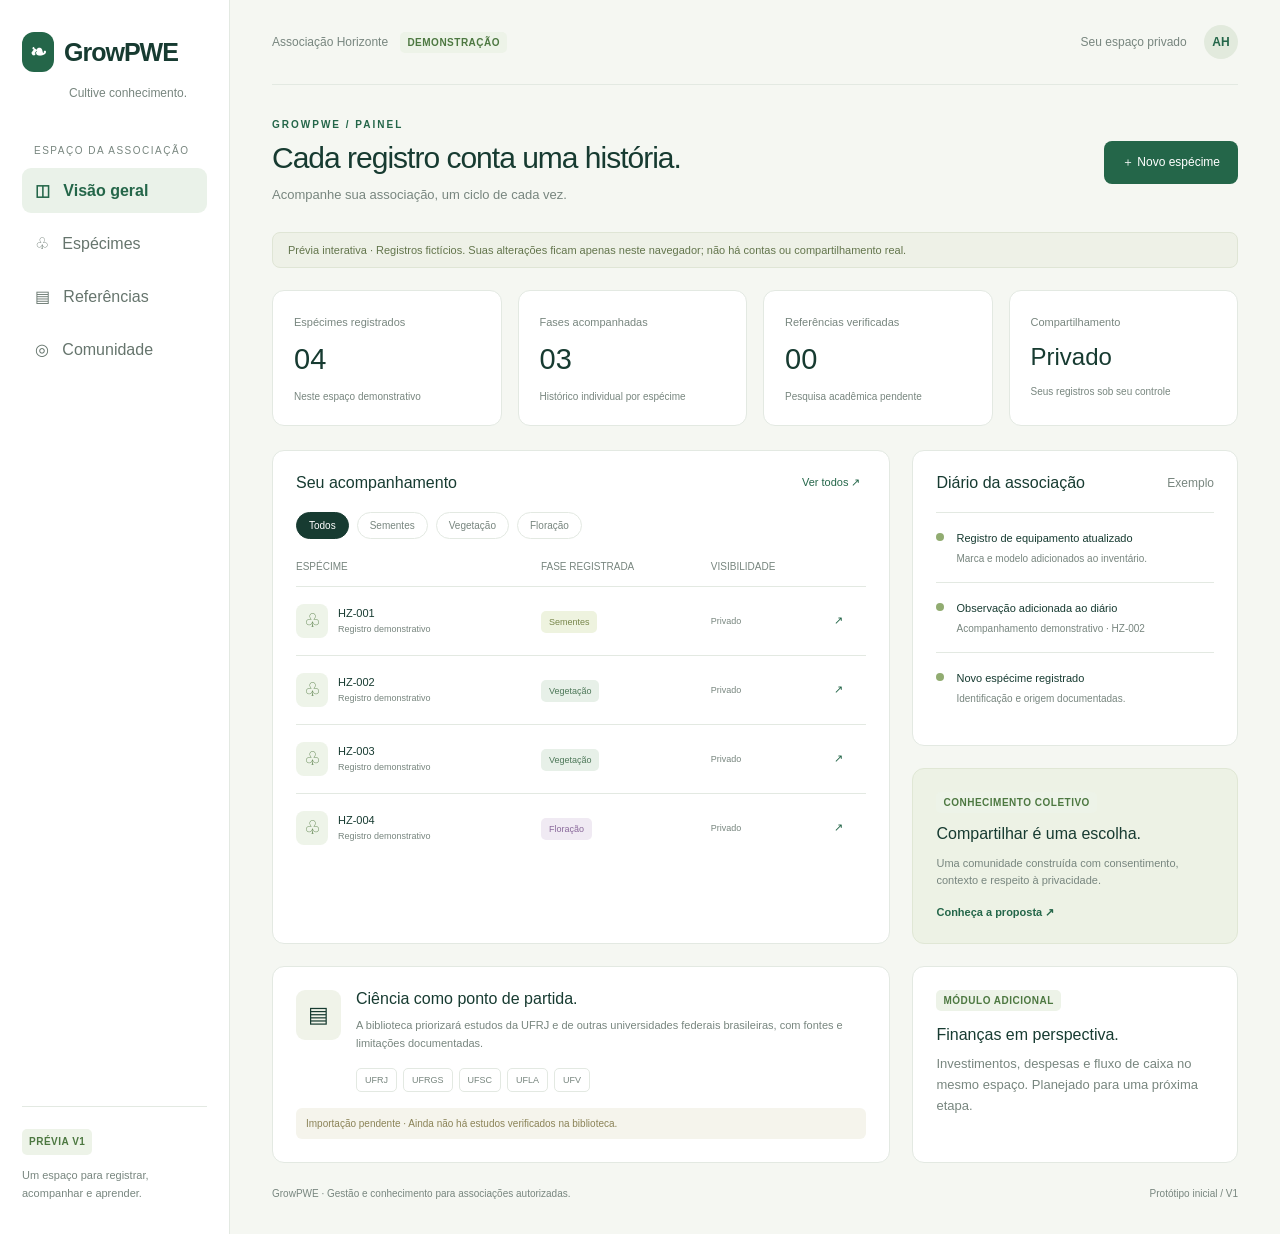
==== index.html @ 4a5a3601 "Create GrowPWE static prototype and reference catalog" ====
<!doctype html>
<html lang="pt-BR">
<head><meta charset="utf-8"><meta name="viewport" content="width=device-width,initial-scale=1"><title>GrowPWE · Sua associação, em perspectiva</title>
<style>
:root{--ink:#173b31;--muted:#78867f;--green:#246649;--line:#e3e9e2;--bg:#f5f7f2}*{box-sizing:border-box}body{margin:0;background:var(--bg);font-family:Arial,sans-serif;color:var(--ink)}button,input,select{font:inherit}button{cursor:pointer}.shell{display:grid;grid-template-columns:230px 1fr;min-height:100vh}.sidebar{background:#fff;border-right:1px solid var(--line);padding:32px 22px;display:flex;flex-direction:column}.logo{font-size:25px;font-weight:800;letter-spacing:-1px;display:flex;gap:10px;align-items:center}.logo span{background:var(--green);color:white;border-radius:12px;padding:8px;font-size:20px}.small{font-size:12px;color:var(--muted)}.navlabel{font-size:10px;letter-spacing:1.5px;color:var(--muted);margin:42px 12px 12px}.nav{display:flex;flex-direction:column;gap:8px}.nav button{background:none;border:0;border-radius:9px;padding:13px;text-align:left;color:#66756d;display:flex;gap:12px;align-items:center}.nav button.active{background:#eaf2e9;color:var(--green);font-weight:bold}.sidebar-foot{margin-top:auto;border-top:1px solid var(--line);padding-top:20px;line-height:1.6}.badge{display:inline-block;background:#edf3e8;color:#4d7841;font-size:10px;border-radius:5px;padding:5px 7px;letter-spacing:.5px;font-weight:bold}main{padding:0 42px 35px;max-width:1600px;width:100%}.topbar{height:85px;display:flex;align-items:center;justify-content:space-between;border-bottom:1px solid var(--line);font-size:12px;color:var(--muted)}.avatar{display:inline-grid;place-items:center;width:34px;height:34px;background:#e2eadd;border-radius:50%;color:var(--green);font-weight:bold;margin-left:14px}.heading{display:flex;justify-content:space-between;align-items:center;margin:34px 0 26px}.eyebrow{font-size:10px;letter-spacing:2px;color:var(--green);font-weight:bold;margin-bottom:11px}h1{font-size:30px;font-weight:500;margin:0 0 10px;letter-spacing:-1px}p{color:var(--muted);line-height:1.6;font-size:13px;margin:0}.primary{border:0;background:var(--green);color:#fff;border-radius:8px;padding:13px 18px;font-size:12px}.demo{background:#eef1e7;border:1px solid #dfe5d5;padding:11px 15px;border-radius:8px;font-size:11px;color:#63754c;margin-bottom:22px}.stats{display:grid;grid-template-columns:repeat(4,1fr);gap:16px}.stat{padding:21px;border:1px solid var(--line);background:#fff;border-radius:12px}.stat label{font-size:11px;color:var(--muted)}.stat strong{display:block;font-size:29px;font-weight:500;margin:13px 0 10px}.stat small{font-size:10px;color:var(--muted)}.content{display:grid;grid-template-columns:minmax(0,1.9fr) minmax(260px,1fr);gap:22px;margin-top:24px}.card{background:#fff;border:1px solid var(--line);border-radius:12px;padding:23px}.card-title{display:flex;justify-content:space-between;align-items:center;margin-bottom:20px}h2{font-size:16px;font-weight:500;margin:0}.link{border:0;background:none;color:var(--green);font-size:11px}.filters{display:flex;gap:8px;margin-bottom:22px}.filter{border:1px solid var(--line);background:#fff;border-radius:20px;padding:7px 12px;color:var(--muted);font-size:10px}.filter.active{background:var(--ink);color:white;border-color:var(--ink)}table{width:100%;border-collapse:collapse;font-size:11px}th{text-align:left;font-weight:400;font-size:10px;color:var(--muted);padding:0 0 14px}td{padding:17px 0;border-top:1px solid var(--line)}.specimen{display:flex;align-items:center;gap:10px}.plant{width:32px;height:34px;border-radius:8px;background:#eef4e9;display:grid;place-items:center;color:#638754;font-size:19px}.specimen b{font-weight:500;display:block}.specimen small{display:block;color:var(--muted);font-size:9px;margin-top:5px}.phase{border-radius:5px;background:#eef3df;color:#78864b;padding:6px 8px;font-size:9px}.phase.v{background:#e7f0e8;color:#4e7859}.phase.f{background:#f0eaf3;color:#8a699b}.private{color:var(--muted);font-size:9px}.row-detail{border:0;background:none;color:var(--green)}.timeline{display:flex;gap:12px;padding:15px 0;border-top:1px solid var(--line)}.dot{width:8px;height:8px;background:#91ac71;border-radius:50%;margin-top:5px;flex-shrink:0}.timeline b{font-size:11px;font-weight:500}.timeline p{font-size:10px;margin-top:5px}.community{margin-top:22px;background:#edf2e5;border-color:#e0e7d5}.community h2{margin:12px 0}.community p{font-size:11px}.community .link{padding:0;margin-top:16px;font-weight:bold}.bottom{display:grid;grid-template-columns:1.9fr 1fr;gap:22px;margin-top:22px}.reference{display:flex;gap:15px;align-items:start}.book{font-size:22px;background:#f0f3e9;border-radius:9px;padding:12px}.reference h2{margin-bottom:9px}.reference p{font-size:11px}.tags{display:flex;gap:6px;margin-top:16px;flex-wrap:wrap}.tags span{border:1px solid var(--line);border-radius:5px;padding:6px 8px;font-size:9px;color:var(--muted)}.state{background:#f5f4ec;border-radius:6px;padding:10px;color:#8b8357;font-size:10px;margin-top:16px}.empty{padding:25px;color:var(--muted);text-align:center}.panel{display:none}.panel.visible{display:block}dialog{border:1px solid var(--line);border-radius:15px;padding:28px;max-width:440px;width:90%;color:var(--ink)}dialog::backdrop{background:#173b3155}dialog label{display:block;font-size:12px;margin:18px 0 7px}input,select{width:100%;padding:11px;border:1px solid var(--line);border-radius:6px;background:white;color:var(--ink)}.actions{display:flex;justify-content:flex-end;gap:10px;margin-top:22px}.secondary{border:1px solid var(--line);background:#fff;border-radius:8px;padding:12px}.toast{position:fixed;bottom:25px;right:25px;background:var(--ink);color:#fff;padding:15px 20px;border-radius:8px;font-size:12px;display:none}footer{font-size:10px;color:var(--muted);margin-top:25px;display:flex;justify-content:space-between}.privacy{margin-top:18px;font-size:11px;line-height:1.6;color:var(--muted)}@media(max-width:1000px){.shell{grid-template-columns:180px 1fr}main{padding:0 22px 25px}.content,.bottom{grid-template-columns:1fr}.stats{grid-template-columns:repeat(2,1fr)}}@media(max-width:620px){.shell{display:block}.sidebar{padding:16px;border-right:0;border-bottom:1px solid var(--line)}.nav{flex-direction:row;overflow:auto;margin-top:15px}.nav button{white-space:nowrap;padding:10px}.navlabel,.sidebar-foot,.sidebar .small{display:none}main{padding:0 16px 25px}.topbar{height:60px}.heading{align-items:flex-start;gap:10px}h1{font-size:24px}.primary{white-space:nowrap}.stats{gap:10px}.stat{padding:15px}.card{padding:16px}.private,th:last-child{display:none}.filters{flex-wrap:wrap}footer{gap:15px}}
</style></head>
<body><div class="shell"><aside class="sidebar"><div class="logo"><span>❧</span>GrowPWE</div><p class="small" style="margin:12px 0 0 47px">Cultive conhecimento.</p><div class="navlabel">ESPAÇO DA ASSOCIAÇÃO</div><nav class="nav"><button class="active" data-page="overview">◫ &nbsp; Visão geral</button><button data-page="specimens">♧ &nbsp; Espécimes</button><button data-page="references">▤ &nbsp; Referências</button><button data-page="community">◎ &nbsp; Comunidade</button></nav><div class="sidebar-foot"><span class="badge">PRÉVIA V1</span><p style="font-size:11px;margin-top:12px">Um espaço para registrar,<br>acompanhar e aprender.</p></div></aside>
<main><header class="topbar"><span>Associação Horizonte <span class="badge" style="margin-left:9px">DEMONSTRAÇÃO</span></span><span>Seu espaço privado <span class="avatar">AH</span></span></header><div class="heading"><div><div class="eyebrow">GROWPWE / PAINEL</div><h1 id="page-title">Cada registro conta uma história.</h1><p id="page-description">Acompanhe sua associação, um ciclo de cada vez.</p></div><button class="primary" id="new-specimen">＋ Novo espécime</button></div><div class="demo">Prévia interativa · Registros fictícios. Suas alterações ficam apenas neste navegador; não há contas ou compartilhamento real.</div>
<section id="overview" class="panel visible"><div class="stats"><article class="stat"><label>Espécimes registrados</label><strong id="total">04</strong><small>Neste espaço demonstrativo</small></article><article class="stat"><label>Fases acompanhadas</label><strong id="phases">03</strong><small>Histórico individual por espécime</small></article><article class="stat"><label>Referências verificadas</label><strong>00</strong><small>Pesquisa acadêmica pendente</small></article><article class="stat"><label>Compartilhamento</label><strong style="font-size:24px">Privado</strong><small>Seus registros sob seu controle</small></article></div><div class="content"><article class="card"><div class="card-title"><h2>Seu acompanhamento</h2><button class="link" data-goto="specimens">Ver todos ↗</button></div><div class="filters"><button class="filter active" data-phase="all">Todos</button><button class="filter" data-phase="Sementes">Sementes</button><button class="filter" data-phase="Vegetação">Vegetação</button><button class="filter" data-phase="Floração">Floração</button></div><table><thead><tr><th>ESPÉCIME</th><th>FASE REGISTRADA</th><th>VISIBILIDADE</th><th></th></tr></thead><tbody id="specimen-rows"></tbody></table></article><div><article class="card"><div class="card-title"><h2>Diário da associação</h2><span class="small">Exemplo</span></div><div class="timeline"><span class="dot"></span><div><b>Registro de equipamento atualizado</b><p>Marca e modelo adicionados ao inventário.</p></div></div><div class="timeline"><span class="dot"></span><div><b>Observação adicionada ao diário</b><p>Acompanhamento demonstrativo · HZ-002</p></div></div><div class="timeline"><span class="dot"></span><div><b>Novo espécime registrado</b><p>Identificação e origem documentadas.</p></div></div></article><article class="card community"><span class="badge">CONHECIMENTO COLETIVO</span><h2>Compartilhar é uma escolha.</h2><p>Uma comunidade construída com consentimento, contexto e respeito à privacidade.</p><button class="link" data-goto="community">Conheça a proposta ↗</button></article></div></div><div class="bottom"><article class="card"><div class="reference"><span class="book">▤</span><div><h2>Ciência como ponto de partida.</h2><p>A biblioteca priorizará estudos da UFRJ e de outras universidades federais brasileiras, com fontes e limitações documentadas.</p><div class="tags"><span>UFRJ</span><span>UFRGS</span><span>UFSC</span><span>UFLA</span><span>UFV</span></div></div></div><div class="state">Importação pendente · Ainda não há estudos verificados na biblioteca.</div></article><article class="card"><span class="badge">MÓDULO ADICIONAL</span><h2 style="margin:15px 0 10px">Finanças em perspectiva.</h2><p>Investimentos, despesas e fluxo de caixa no mesmo espaço. Planejado para uma próxima etapa.</p></article></div></section>
<section id="specimens" class="panel"><article class="card"><h2>Espécimes da associação</h2><p style="margin:10px 0 20px">Selecione um registro para consultar seus detalhes demonstrativos.</p><div id="specimen-list"></div></article></section>
<section id="references" class="panel"><article class="card"><h2>Biblioteca de referências</h2><p style="margin-top:12px">Fontes candidatas para pesquisa. Um repositório listado não significa que um estudo pertinente tenha sido encontrado.</p><div id="source-list" style="margin-top:20px">Carregando catálogo…</div><div class="state">Nenhum estudo importado. A consulta às fontes está bloqueada pela política de rede atual.</div></article></section>
<section id="community" class="panel"><article class="card"><span class="badge">EM DESENVOLVIMENTO</span><h2 style="margin:18px 0 12px">Sua associação decide o que compartilhar.</h2><p>O compartilhamento futuro será voluntário e seletivo. Esta prévia não transmite registros nem publica informações.</p><div class="privacy">• Prévia dos campos antes da publicação.<br>• Dados pessoais e localização exata fora dos conjuntos públicos.<br>• Referências acadêmicas separadas de relatos comunitários.<br>• Tamanho da amostra e limitações visíveis nas análises.</div></article></section>
<footer><span>GrowPWE · Gestão e conhecimento para associações autorizadas.</span><span>Protótipo inicial / V1</span></footer></main></div>
<dialog id="create-dialog"><form id="create-form"><h2>Novo espécime</h2><p style="margin-top:10px">Registro local de demonstração.</p><label for="name">Identificação</label><input id="name" maxlength="60" required placeholder="Ex.: HZ-005"><label for="phase">Fase registrada</label><select id="phase"><option>Sementes</option><option>Vegetação</option><option>Floração</option></select><div class="actions"><button type="button" class="secondary" id="cancel">Cancelar</button><button class="primary" type="submit">Salvar registro</button></div></form></dialog><dialog id="details"><h2 id="detail-title"></h2><p id="detail-copy" style="margin-top:18px"></p><div class="actions"><button class="secondary" id="close-details">Fechar</button></div></dialog><div class="toast" id="toast" role="status"></div>
<script>
const defaults=[{name:'HZ-001',phase:'Sementes'},{name:'HZ-002',phase:'Vegetação'},{name:'HZ-003',phase:'Vegetação'},{name:'HZ-004',phase:'Floração'}];let specimens=defaults;try{const saved=JSON.parse(localStorage.getItem('growpwe-demo'));if(Array.isArray(saved)&&saved.every(x=>x&&typeof x.name==='string'&&['Sementes','Vegetação','Floração'].includes(x.phase)))specimens=saved}catch{}let filter='all';const $=id=>document.getElementById(id);function cell(text){const el=document.createElement('td');el.textContent=text;return el}function detail(s){$('detail-title').textContent=s.name;$('detail-copy').textContent='Fase registrada: '+s.phase+'. Visibilidade: privada. Registro demonstrativo; medições e equipamentos ainda não cadastrados.';$('details').showModal()}function render(){const rows=$('specimen-rows');rows.replaceChildren();for(const s of specimens.filter(x=>filter==='all'||x.phase===filter)){const row=document.createElement('tr');const first=cell('');const wrap=document.createElement('div');wrap.className='specimen';const icon=document.createElement('span');icon.className='plant';icon.textContent='♧';const labels=document.createElement('div');const b=document.createElement('b');b.textContent=s.name;const small=document.createElement('small');small.textContent='Registro demonstrativo';labels.append(b,small);wrap.append(icon,labels);first.append(wrap);const phase=cell('');const badge=document.createElement('span');badge.className='phase '+(s.phase==='Vegetação'?'v':s.phase==='Floração'?'f':'');badge.textContent=s.phase;phase.append(badge);const visibility=cell('Privado');visibility.className='private';const end=cell('');const button=document.createElement('button');button.className='row-detail';button.textContent='↗';button.setAttribute('aria-label','Ver '+s.name);button.onclick=()=>detail(s);end.append(button);row.append(first,phase,visibility,end);rows.append(row)}if(!rows.children.length){const row=document.createElement('tr');const empty=cell('Nenhum registro nesta fase.');empty.colSpan=4;empty.className='empty';row.append(empty);rows.append(row)}$('total').textContent=String(specimens.length).padStart(2,'0');$('phases').textContent=String(new Set(specimens.map(x=>x.phase)).size).padStart(2,'0');$('specimen-list').replaceChildren();for(const s of specimens){const button=document.createElement('button');button.className='secondary';button.style.cssText='margin:5px;min-width:170px;text-align:left';button.textContent=s.name+' · '+s.phase;button.onclick=()=>detail(s);$('specimen-list').append(button)}}
const titles={overview:['Cada registro conta uma história.','Acompanhe sua associação, um ciclo de cada vez.'],specimens:['Um histórico para cada espécime.','Identificação e acompanhamento no seu espaço privado.'],references:['Conhecimento com origem.','Fontes verificáveis, contexto e transparência.'],community:['Aprender em comunidade.','Compartilhamento voluntário, construído com cuidado.']};function page(id){document.querySelectorAll('.panel').forEach(x=>x.classList.toggle('visible',x.id===id));document.querySelectorAll('[data-page]').forEach(x=>x.classList.toggle('active',x.dataset.page===id));$('page-title').textContent=titles[id][0];$('page-description').textContent=titles[id][1]}document.querySelectorAll('[data-page]').forEach(x=>x.onclick=()=>page(x.dataset.page));document.querySelectorAll('[data-goto]').forEach(x=>x.onclick=()=>page(x.dataset.goto));document.querySelectorAll('[data-phase]').forEach(x=>x.onclick=()=>{filter=x.dataset.phase;document.querySelectorAll('[data-phase]').forEach(y=>y.classList.toggle('active',y===x));render()});$('new-specimen').onclick=()=>$('create-dialog').showModal();$('cancel').onclick=()=>$('create-dialog').close();$('close-details').onclick=()=>$('details').close();$('create-form').onsubmit=e=>{e.preventDefault();const name=$('name').value.trim();if(!name){$('name').setCustomValidity('Informe uma identificação.');$('name').reportValidity();return}specimens.push({name,phase:$('phase').value});let persisted=true;try{localStorage.setItem('growpwe-demo',JSON.stringify(specimens))}catch{persisted=false}render();$('create-dialog').close();$('create-form').reset();$('toast').textContent=persisted?'Registro salvo neste navegador.':'Registro adicionado nesta sessão; armazenamento indisponível.';$('toast').style.display='block';setTimeout(()=>$('toast').style.display='none',3500)};$('name').oninput=()=>$('name').setCustomValidity('');render();fetch('data/reference/catalog.json').then(r=>{if(!r.ok)throw Error('catalog');return r.json()}).then(data=>{$('source-list').replaceChildren();for(const source of data.sources.filter(x=>x.category==='academic_repository_candidate')){const div=document.createElement('div');div.className='timeline';const a=document.createElement('a');a.textContent=source.institution+' · Repositório candidato';a.href=source.url;a.target='_blank';a.rel='noopener noreferrer';a.style.cssText='font-size:12px;color:var(--green)';div.append(a);$('source-list').append(div)}}).catch(()=>{$('source-list').textContent='Não foi possível carregar o catálogo de fontes.'});
</script></body></html>
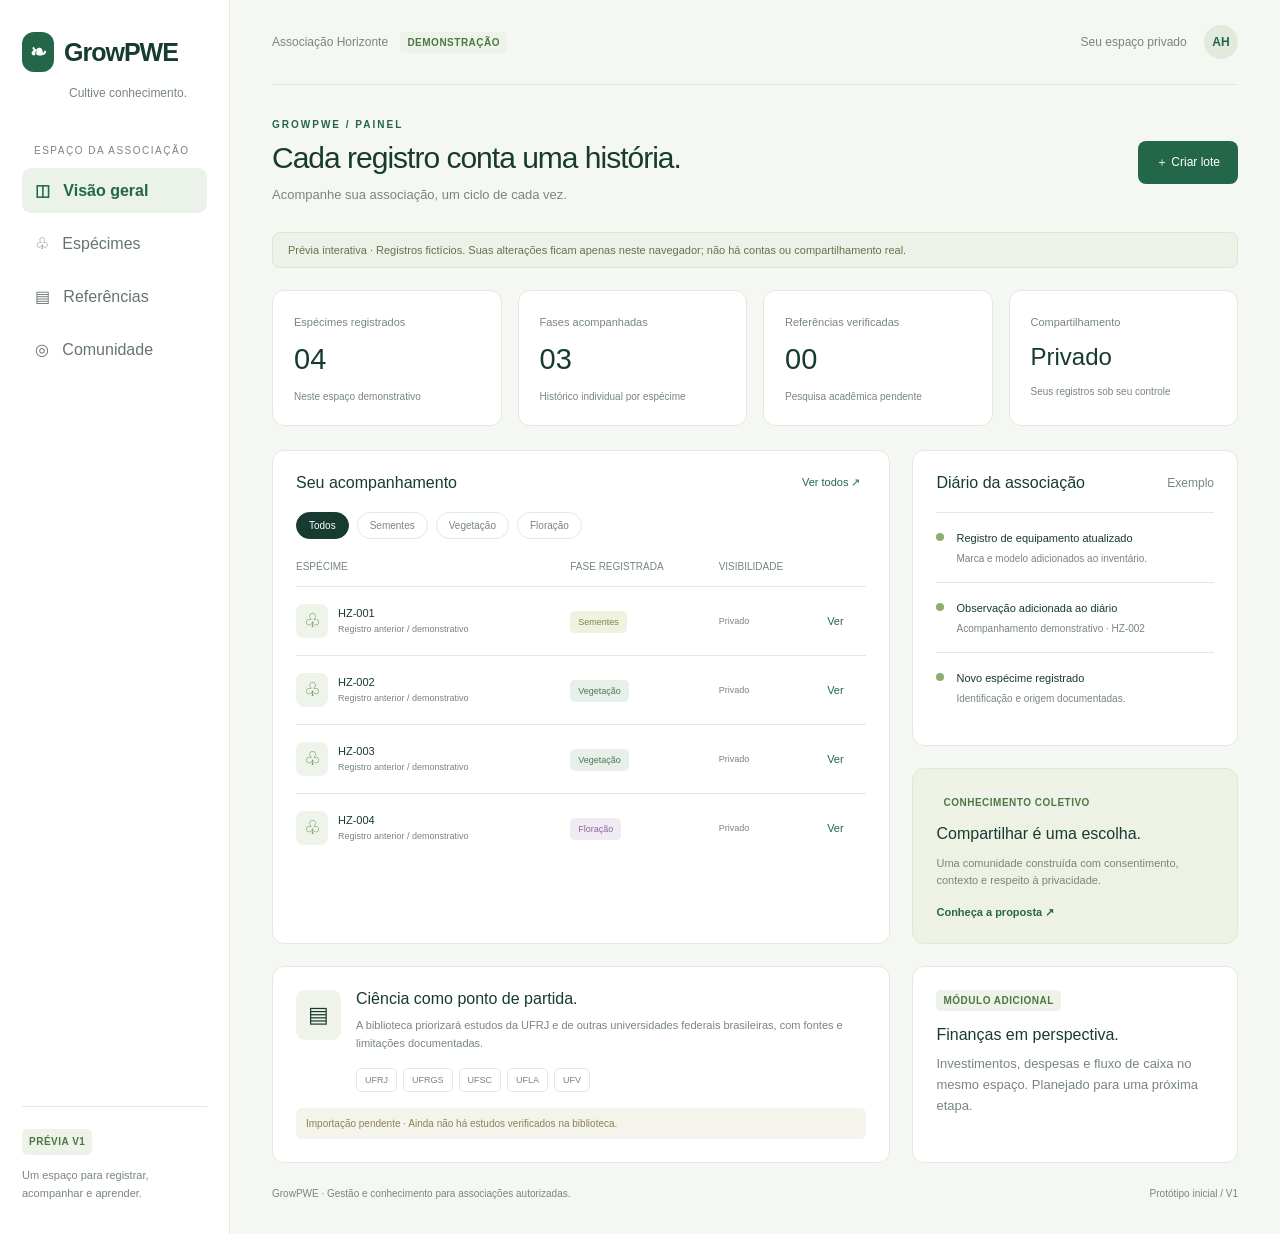
==== commit 8833d92b: "Add reviewed batch registration and specimen label printing" ====
--- a/index.html
+++ b/index.html
@@ -3,16 +3,17 @@
 <head><meta charset="utf-8"><meta name="viewport" content="width=device-width,initial-scale=1"><title>GrowPWE · Sua associação, em perspectiva</title>
 <style>
 :root{--ink:#173b31;--muted:#78867f;--green:#246649;--line:#e3e9e2;--bg:#f5f7f2}*{box-sizing:border-box}body{margin:0;background:var(--bg);font-family:Arial,sans-serif;color:var(--ink)}button,input,select{font:inherit}button{cursor:pointer}.shell{display:grid;grid-template-columns:230px 1fr;min-height:100vh}.sidebar{background:#fff;border-right:1px solid var(--line);padding:32px 22px;display:flex;flex-direction:column}.logo{font-size:25px;font-weight:800;letter-spacing:-1px;display:flex;gap:10px;align-items:center}.logo span{background:var(--green);color:white;border-radius:12px;padding:8px;font-size:20px}.small{font-size:12px;color:var(--muted)}.navlabel{font-size:10px;letter-spacing:1.5px;color:var(--muted);margin:42px 12px 12px}.nav{display:flex;flex-direction:column;gap:8px}.nav button{background:none;border:0;border-radius:9px;padding:13px;text-align:left;color:#66756d;display:flex;gap:12px;align-items:center}.nav button.active{background:#eaf2e9;color:var(--green);font-weight:bold}.sidebar-foot{margin-top:auto;border-top:1px solid var(--line);padding-top:20px;line-height:1.6}.badge{display:inline-block;background:#edf3e8;color:#4d7841;font-size:10px;border-radius:5px;padding:5px 7px;letter-spacing:.5px;font-weight:bold}main{padding:0 42px 35px;max-width:1600px;width:100%}.topbar{height:85px;display:flex;align-items:center;justify-content:space-between;border-bottom:1px solid var(--line);font-size:12px;color:var(--muted)}.avatar{display:inline-grid;place-items:center;width:34px;height:34px;background:#e2eadd;border-radius:50%;color:var(--green);font-weight:bold;margin-left:14px}.heading{display:flex;justify-content:space-between;align-items:center;margin:34px 0 26px}.eyebrow{font-size:10px;letter-spacing:2px;color:var(--green);font-weight:bold;margin-bottom:11px}h1{font-size:30px;font-weight:500;margin:0 0 10px;letter-spacing:-1px}p{color:var(--muted);line-height:1.6;font-size:13px;margin:0}.primary{border:0;background:var(--green);color:#fff;border-radius:8px;padding:13px 18px;font-size:12px}.demo{background:#eef1e7;border:1px solid #dfe5d5;padding:11px 15px;border-radius:8px;font-size:11px;color:#63754c;margin-bottom:22px}.stats{display:grid;grid-template-columns:repeat(4,1fr);gap:16px}.stat{padding:21px;border:1px solid var(--line);background:#fff;border-radius:12px}.stat label{font-size:11px;color:var(--muted)}.stat strong{display:block;font-size:29px;font-weight:500;margin:13px 0 10px}.stat small{font-size:10px;color:var(--muted)}.content{display:grid;grid-template-columns:minmax(0,1.9fr) minmax(260px,1fr);gap:22px;margin-top:24px}.card{background:#fff;border:1px solid var(--line);border-radius:12px;padding:23px}.card-title{display:flex;justify-content:space-between;align-items:center;margin-bottom:20px}h2{font-size:16px;font-weight:500;margin:0}.link{border:0;background:none;color:var(--green);font-size:11px}.filters{display:flex;gap:8px;margin-bottom:22px}.filter{border:1px solid var(--line);background:#fff;border-radius:20px;padding:7px 12px;color:var(--muted);font-size:10px}.filter.active{background:var(--ink);color:white;border-color:var(--ink)}table{width:100%;border-collapse:collapse;font-size:11px}th{text-align:left;font-weight:400;font-size:10px;color:var(--muted);padding:0 0 14px}td{padding:17px 0;border-top:1px solid var(--line)}.specimen{display:flex;align-items:center;gap:10px}.plant{width:32px;height:34px;border-radius:8px;background:#eef4e9;display:grid;place-items:center;color:#638754;font-size:19px}.specimen b{font-weight:500;display:block}.specimen small{display:block;color:var(--muted);font-size:9px;margin-top:5px}.phase{border-radius:5px;background:#eef3df;color:#78864b;padding:6px 8px;font-size:9px}.phase.v{background:#e7f0e8;color:#4e7859}.phase.f{background:#f0eaf3;color:#8a699b}.private{color:var(--muted);font-size:9px}.row-detail{border:0;background:none;color:var(--green)}.timeline{display:flex;gap:12px;padding:15px 0;border-top:1px solid var(--line)}.dot{width:8px;height:8px;background:#91ac71;border-radius:50%;margin-top:5px;flex-shrink:0}.timeline b{font-size:11px;font-weight:500}.timeline p{font-size:10px;margin-top:5px}.community{margin-top:22px;background:#edf2e5;border-color:#e0e7d5}.community h2{margin:12px 0}.community p{font-size:11px}.community .link{padding:0;margin-top:16px;font-weight:bold}.bottom{display:grid;grid-template-columns:1.9fr 1fr;gap:22px;margin-top:22px}.reference{display:flex;gap:15px;align-items:start}.book{font-size:22px;background:#f0f3e9;border-radius:9px;padding:12px}.reference h2{margin-bottom:9px}.reference p{font-size:11px}.tags{display:flex;gap:6px;margin-top:16px;flex-wrap:wrap}.tags span{border:1px solid var(--line);border-radius:5px;padding:6px 8px;font-size:9px;color:var(--muted)}.state{background:#f5f4ec;border-radius:6px;padding:10px;color:#8b8357;font-size:10px;margin-top:16px}.empty{padding:25px;color:var(--muted);text-align:center}.panel{display:none}.panel.visible{display:block}dialog{border:1px solid var(--line);border-radius:15px;padding:28px;max-width:440px;width:90%;color:var(--ink)}dialog::backdrop{background:#173b3155}dialog label{display:block;font-size:12px;margin:18px 0 7px}input,select{width:100%;padding:11px;border:1px solid var(--line);border-radius:6px;background:white;color:var(--ink)}.actions{display:flex;justify-content:flex-end;gap:10px;margin-top:22px}.secondary{border:1px solid var(--line);background:#fff;border-radius:8px;padding:12px}.toast{position:fixed;bottom:25px;right:25px;background:var(--ink);color:#fff;padding:15px 20px;border-radius:8px;font-size:12px;display:none}footer{font-size:10px;color:var(--muted);margin-top:25px;display:flex;justify-content:space-between}.privacy{margin-top:18px;font-size:11px;line-height:1.6;color:var(--muted)}@media(max-width:1000px){.shell{grid-template-columns:180px 1fr}main{padding:0 22px 25px}.content,.bottom{grid-template-columns:1fr}.stats{grid-template-columns:repeat(2,1fr)}}@media(max-width:620px){.shell{display:block}.sidebar{padding:16px;border-right:0;border-bottom:1px solid var(--line)}.nav{flex-direction:row;overflow:auto;margin-top:15px}.nav button{white-space:nowrap;padding:10px}.navlabel,.sidebar-foot,.sidebar .small{display:none}main{padding:0 16px 25px}.topbar{height:60px}.heading{align-items:flex-start;gap:10px}h1{font-size:24px}.primary{white-space:nowrap}.stats{gap:10px}.stat{padding:15px}.card{padding:16px}.private,th:last-child{display:none}.filters{flex-wrap:wrap}footer{gap:15px}}
-</style></head>
+</style><link rel="stylesheet" href="assets/app.css"></head>
 <body><div class="shell"><aside class="sidebar"><div class="logo"><span>❧</span>GrowPWE</div><p class="small" style="margin:12px 0 0 47px">Cultive conhecimento.</p><div class="navlabel">ESPAÇO DA ASSOCIAÇÃO</div><nav class="nav"><button class="active" data-page="overview">◫ &nbsp; Visão geral</button><button data-page="specimens">♧ &nbsp; Espécimes</button><button data-page="references">▤ &nbsp; Referências</button><button data-page="community">◎ &nbsp; Comunidade</button></nav><div class="sidebar-foot"><span class="badge">PRÉVIA V1</span><p style="font-size:11px;margin-top:12px">Um espaço para registrar,<br>acompanhar e aprender.</p></div></aside>
-<main><header class="topbar"><span>Associação Horizonte <span class="badge" style="margin-left:9px">DEMONSTRAÇÃO</span></span><span>Seu espaço privado <span class="avatar">AH</span></span></header><div class="heading"><div><div class="eyebrow">GROWPWE / PAINEL</div><h1 id="page-title">Cada registro conta uma história.</h1><p id="page-description">Acompanhe sua associação, um ciclo de cada vez.</p></div><button class="primary" id="new-specimen">＋ Novo espécime</button></div><div class="demo">Prévia interativa · Registros fictícios. Suas alterações ficam apenas neste navegador; não há contas ou compartilhamento real.</div>
+<main><header class="topbar"><span>Associação Horizonte <span class="badge" style="margin-left:9px">DEMONSTRAÇÃO</span></span><span>Seu espaço privado <span class="avatar">AH</span></span></header><div class="heading"><div><div class="eyebrow">GROWPWE / PAINEL</div><h1 id="page-title">Cada registro conta uma história.</h1><p id="page-description">Acompanhe sua associação, um ciclo de cada vez.</p></div><button class="primary" id="new-specimen">＋ Criar lote</button></div><div class="demo">Prévia interativa · Registros fictícios. Suas alterações ficam apenas neste navegador; não há contas ou compartilhamento real.</div>
 <section id="overview" class="panel visible"><div class="stats"><article class="stat"><label>Espécimes registrados</label><strong id="total">04</strong><small>Neste espaço demonstrativo</small></article><article class="stat"><label>Fases acompanhadas</label><strong id="phases">03</strong><small>Histórico individual por espécime</small></article><article class="stat"><label>Referências verificadas</label><strong>00</strong><small>Pesquisa acadêmica pendente</small></article><article class="stat"><label>Compartilhamento</label><strong style="font-size:24px">Privado</strong><small>Seus registros sob seu controle</small></article></div><div class="content"><article class="card"><div class="card-title"><h2>Seu acompanhamento</h2><button class="link" data-goto="specimens">Ver todos ↗</button></div><div class="filters"><button class="filter active" data-phase="all">Todos</button><button class="filter" data-phase="Sementes">Sementes</button><button class="filter" data-phase="Vegetação">Vegetação</button><button class="filter" data-phase="Floração">Floração</button></div><table><thead><tr><th>ESPÉCIME</th><th>FASE REGISTRADA</th><th>VISIBILIDADE</th><th></th></tr></thead><tbody id="specimen-rows"></tbody></table></article><div><article class="card"><div class="card-title"><h2>Diário da associação</h2><span class="small">Exemplo</span></div><div class="timeline"><span class="dot"></span><div><b>Registro de equipamento atualizado</b><p>Marca e modelo adicionados ao inventário.</p></div></div><div class="timeline"><span class="dot"></span><div><b>Observação adicionada ao diário</b><p>Acompanhamento demonstrativo · HZ-002</p></div></div><div class="timeline"><span class="dot"></span><div><b>Novo espécime registrado</b><p>Identificação e origem documentadas.</p></div></div></article><article class="card community"><span class="badge">CONHECIMENTO COLETIVO</span><h2>Compartilhar é uma escolha.</h2><p>Uma comunidade construída com consentimento, contexto e respeito à privacidade.</p><button class="link" data-goto="community">Conheça a proposta ↗</button></article></div></div><div class="bottom"><article class="card"><div class="reference"><span class="book">▤</span><div><h2>Ciência como ponto de partida.</h2><p>A biblioteca priorizará estudos da UFRJ e de outras universidades federais brasileiras, com fontes e limitações documentadas.</p><div class="tags"><span>UFRJ</span><span>UFRGS</span><span>UFSC</span><span>UFLA</span><span>UFV</span></div></div></div><div class="state">Importação pendente · Ainda não há estudos verificados na biblioteca.</div></article><article class="card"><span class="badge">MÓDULO ADICIONAL</span><h2 style="margin:15px 0 10px">Finanças em perspectiva.</h2><p>Investimentos, despesas e fluxo de caixa no mesmo espaço. Planejado para uma próxima etapa.</p></article></div></section>
-<section id="specimens" class="panel"><article class="card"><h2>Espécimes da associação</h2><p style="margin:10px 0 20px">Selecione um registro para consultar seus detalhes demonstrativos.</p><div id="specimen-list"></div></article></section>
-<section id="references" class="panel"><article class="card"><h2>Biblioteca de referências</h2><p style="margin-top:12px">Fontes candidatas para pesquisa. Um repositório listado não significa que um estudo pertinente tenha sido encontrado.</p><div id="source-list" style="margin-top:20px">Carregando catálogo…</div><div class="state">Nenhum estudo importado. A consulta às fontes está bloqueada pela política de rede atual.</div></article></section>
+<section id="specimens" class="panel"><article class="card"><div class="card-title"><h2>Lotes e espécimes</h2><button class="secondary" id="export-data">Exportar registros</button></div><p>Selecione os espécimes para imprimir etiquetas de identificação. Os registros ficam neste navegador; exporte uma cópia para preservá-los.</p><div id="lot-list" class="lot-list"></div><div class="selection-toolbar"><label><input type="checkbox" id="select-all"> Selecionar todos</label><span id="selected-count" aria-live="polite">0 selecionados</span><button class="primary" id="print-labels" disabled>Preparar etiquetas</button></div><div id="specimen-list"></div></article></section>
+<section id="references" class="panel"><article class="card"><h2>Biblioteca de referências</h2><p style="margin-top:12px">Fontes candidatas para pesquisa. Um repositório listado não significa que um estudo pertinente tenha sido encontrado.</p><div id="source-list" style="margin-top:20px">Carregando catálogo…</div><div class="state">Nenhum estudo importado. A seleção e a verificação dos trabalhos acadêmicos estão pendentes.</div></article></section>
 <section id="community" class="panel"><article class="card"><span class="badge">EM DESENVOLVIMENTO</span><h2 style="margin:18px 0 12px">Sua associação decide o que compartilhar.</h2><p>O compartilhamento futuro será voluntário e seletivo. Esta prévia não transmite registros nem publica informações.</p><div class="privacy">• Prévia dos campos antes da publicação.<br>• Dados pessoais e localização exata fora dos conjuntos públicos.<br>• Referências acadêmicas separadas de relatos comunitários.<br>• Tamanho da amostra e limitações visíveis nas análises.</div></article></section>
 <footer><span>GrowPWE · Gestão e conhecimento para associações autorizadas.</span><span>Protótipo inicial / V1</span></footer></main></div>
-<dialog id="create-dialog"><form id="create-form"><h2>Novo espécime</h2><p style="margin-top:10px">Registro local de demonstração.</p><label for="name">Identificação</label><input id="name" maxlength="60" required placeholder="Ex.: HZ-005"><label for="phase">Fase registrada</label><select id="phase"><option>Sementes</option><option>Vegetação</option><option>Floração</option></select><div class="actions"><button type="button" class="secondary" id="cancel">Cancelar</button><button class="primary" type="submit">Salvar registro</button></div></form></dialog><dialog id="details"><h2 id="detail-title"></h2><p id="detail-copy" style="margin-top:18px"></p><div class="actions"><button class="secondary" id="close-details">Fechar</button></div></dialog><div class="toast" id="toast" role="status"></div>
-<script>
-const defaults=[{name:'HZ-001',phase:'Sementes'},{name:'HZ-002',phase:'Vegetação'},{name:'HZ-003',phase:'Vegetação'},{name:'HZ-004',phase:'Floração'}];let specimens=defaults;try{const saved=JSON.parse(localStorage.getItem('growpwe-demo'));if(Array.isArray(saved)&&saved.every(x=>x&&typeof x.name==='string'&&['Sementes','Vegetação','Floração'].includes(x.phase)))specimens=saved}catch{}let filter='all';const $=id=>document.getElementById(id);function cell(text){const el=document.createElement('td');el.textContent=text;return el}function detail(s){$('detail-title').textContent=s.name;$('detail-copy').textContent='Fase registrada: '+s.phase+'. Visibilidade: privada. Registro demonstrativo; medições e equipamentos ainda não cadastrados.';$('details').showModal()}function render(){const rows=$('specimen-rows');rows.replaceChildren();for(const s of specimens.filter(x=>filter==='all'||x.phase===filter)){const row=document.createElement('tr');const first=cell('');const wrap=document.createElement('div');wrap.className='specimen';const icon=document.createElement('span');icon.className='plant';icon.textContent='♧';const labels=document.createElement('div');const b=document.createElement('b');b.textContent=s.name;const small=document.createElement('small');small.textContent='Registro demonstrativo';labels.append(b,small);wrap.append(icon,labels);first.append(wrap);const phase=cell('');const badge=document.createElement('span');badge.className='phase '+(s.phase==='Vegetação'?'v':s.phase==='Floração'?'f':'');badge.textContent=s.phase;phase.append(badge);const visibility=cell('Privado');visibility.className='private';const end=cell('');const button=document.createElement('button');button.className='row-detail';button.textContent='↗';button.setAttribute('aria-label','Ver '+s.name);button.onclick=()=>detail(s);end.append(button);row.append(first,phase,visibility,end);rows.append(row)}if(!rows.children.length){const row=document.createElement('tr');const empty=cell('Nenhum registro nesta fase.');empty.colSpan=4;empty.className='empty';row.append(empty);rows.append(row)}$('total').textContent=String(specimens.length).padStart(2,'0');$('phases').textContent=String(new Set(specimens.map(x=>x.phase)).size).padStart(2,'0');$('specimen-list').replaceChildren();for(const s of specimens){const button=document.createElement('button');button.className='secondary';button.style.cssText='margin:5px;min-width:170px;text-align:left';button.textContent=s.name+' · '+s.phase;button.onclick=()=>detail(s);$('specimen-list').append(button)}}
-const titles={overview:['Cada registro conta uma história.','Acompanhe sua associação, um ciclo de cada vez.'],specimens:['Um histórico para cada espécime.','Identificação e acompanhamento no seu espaço privado.'],references:['Conhecimento com origem.','Fontes verificáveis, contexto e transparência.'],community:['Aprender em comunidade.','Compartilhamento voluntário, construído com cuidado.']};function page(id){document.querySelectorAll('.panel').forEach(x=>x.classList.toggle('visible',x.id===id));document.querySelectorAll('[data-page]').forEach(x=>x.classList.toggle('active',x.dataset.page===id));$('page-title').textContent=titles[id][0];$('page-description').textContent=titles[id][1]}document.querySelectorAll('[data-page]').forEach(x=>x.onclick=()=>page(x.dataset.page));document.querySelectorAll('[data-goto]').forEach(x=>x.onclick=()=>page(x.dataset.goto));document.querySelectorAll('[data-phase]').forEach(x=>x.onclick=()=>{filter=x.dataset.phase;document.querySelectorAll('[data-phase]').forEach(y=>y.classList.toggle('active',y===x));render()});$('new-specimen').onclick=()=>$('create-dialog').showModal();$('cancel').onclick=()=>$('create-dialog').close();$('close-details').onclick=()=>$('details').close();$('create-form').onsubmit=e=>{e.preventDefault();const name=$('name').value.trim();if(!name){$('name').setCustomValidity('Informe uma identificação.');$('name').reportValidity();return}specimens.push({name,phase:$('phase').value});let persisted=true;try{localStorage.setItem('growpwe-demo',JSON.stringify(specimens))}catch{persisted=false}render();$('create-dialog').close();$('create-form').reset();$('toast').textContent=persisted?'Registro salvo neste navegador.':'Registro adicionado nesta sessão; armazenamento indisponível.';$('toast').style.display='block';setTimeout(()=>$('toast').style.display='none',3500)};$('name').oninput=()=>$('name').setCustomValidity('');render();fetch('data/reference/catalog.json').then(r=>{if(!r.ok)throw Error('catalog');return r.json()}).then(data=>{$('source-list').replaceChildren();for(const source of data.sources.filter(x=>x.category==='academic_repository_candidate')){const div=document.createElement('div');div.className='timeline';const a=document.createElement('a');a.textContent=source.institution+' · Repositório candidato';a.href=source.url;a.target='_blank';a.rel='noopener noreferrer';a.style.cssText='font-size:12px;color:var(--green)';div.append(a);$('source-list').append(div)}}).catch(()=>{$('source-list').textContent='Não foi possível carregar o catálogo de fontes.'});
-</script></body></html>
+<dialog id="create-dialog" class="wide-dialog" aria-labelledby="create-title"><form id="create-form"><div class="dialog-heading"><div><h2 id="create-title">Criar lote</h2><p>Registre o contexto e revise antes de criar os espécimes.</p></div><button type="button" class="secondary" id="cancel" aria-label="Fechar cadastro">×</button></div><ol class="steps" aria-label="Etapas do cadastro"><li data-step-indicator="0">1 · Lote e plantas</li><li data-step-indicator="1">2 · Local e configuração</li><li data-step-indicator="2">3 · Revisão</li></ol><div id="form-fields"></div><section id="review" hidden><h3>Confira o cadastro</h3><p id="review-summary"></p><div id="review-fields"></div><p class="state">Cada unidade iniciada receberá um identificador permanente. Campos sem informação serão registrados como não informados; não são medições iguais a zero.</p></section><p id="form-error" class="error" role="alert"></p><div class="actions"><button type="button" class="secondary" id="previous" hidden>Voltar</button><button class="primary" type="submit" id="next">Continuar</button></div></form></dialog>
+<dialog id="details" class="wide-dialog" aria-labelledby="detail-title"><div class="dialog-heading"><div><h2 id="detail-title"></h2><p id="detail-copy"></p></div><button class="secondary" id="close-details" aria-label="Fechar detalhes">×</button></div><div id="detail-fields"></div><div class="actions"><button class="primary" id="print-one">Etiqueta deste espécime</button></div></dialog>
+<dialog id="labels-dialog" aria-labelledby="labels-title"><h2 id="labels-title">Etiquetas de identificação</h2><p id="labels-summary" style="margin-top:12px"></p><form id="labels-form"><div class="form-grid"><div><label for="label-width">Largura da etiqueta (mm)</label><input id="label-width" type="number" min="40" max="120" step="1" value="60" required></div><div><label for="label-height">Altura da etiqueta (mm)</label><input id="label-height" type="number" min="30" max="100" step="1" value="40" required></div></div><label for="label-layout">Formato de impressão</label><select id="label-layout"><option value="roll">Rolo · uma etiqueta por página</option><option value="a4">Folha A4 · grade de etiquetas</option></select><div class="privacy">Use papel do tamanho escolhido, escala 100%, sem cabeçalhos ou rodapés. A folha A4 usa margens de 10 mm e espaçamento de 2 mm. Confira o posicionamento na prévia; faça uma impressão de teste antes do lote completo.</div><p id="labels-error" class="error" role="alert"></p><div class="actions"><button type="button" class="secondary" id="cancel-labels">Cancelar</button><button class="primary" type="submit">Abrir prévia de impressão</button></div></form></dialog>
+<div class="toast" id="toast" role="status"></div>
+<script src="assets/app.js" defer></script>
+</body></html>
--- a/assets/app.css
+++ b/assets/app.css
@@ -0,0 +1 @@
+.wide-dialog{max-width:850px;max-height:90vh;overflow:auto}.dialog-heading{display:flex;align-items:flex-start;justify-content:space-between;gap:16px}.dialog-heading p{margin-top:10px}.steps{display:flex;padding:0;list-style:none;gap:8px;margin:24px 0}.steps li{padding:10px 12px;background:#f0f3ed;border-radius:7px;font-size:12px;flex:1;color:var(--muted)}.steps li.current{background:var(--green);color:white}.field-group{border:0;padding:0;margin:0 0 20px}.field-group legend,h3{font-size:14px;font-weight:600;padding:0;margin:16px 0 4px}.form-grid{display:grid;grid-template-columns:1fr 1fr;gap:0 18px}.form-grid .full-width{grid-column:1/-1}.field-hint{font-size:10px;color:var(--muted);margin-top:6px}.form-grid textarea{font:inherit;width:100%;padding:11px;border:1px solid var(--line);border-radius:6px;resize:vertical;color:var(--ink)}.error{color:#a63b36;font-size:12px;margin-top:14px}.error:empty{display:none}[hidden]{display:none!important}.review-section{margin-top:20px}.data-list{display:grid;grid-template-columns:minmax(110px,1fr) 2fr;margin:10px 0;font-size:12px}.data-list dt,.data-list dd{margin:0;padding:9px 0;border-bottom:1px solid var(--line);overflow-wrap:anywhere}.data-list dt{color:var(--muted);padding-right:12px}.selection-toolbar{display:flex;align-items:center;flex-wrap:wrap;gap:16px;border-top:1px solid var(--line);padding:18px 0;margin-top:20px;font-size:12px}.selection-toolbar label{display:flex;align-items:center;gap:8px}.selection-toolbar input,.specimen-item input{width:18px;height:18px;flex-shrink:0;accent-color:var(--green)}.selection-toolbar button{margin-left:auto}button:disabled{opacity:.45;cursor:not-allowed}.specimen-item{display:flex;align-items:center;gap:12px;border-top:1px solid var(--line);padding:12px 0}.specimen-item label{flex:1;font-size:12px;line-height:1.6;overflow-wrap:anywhere;cursor:pointer}.specimen-item label small{display:block;color:var(--muted);font-size:10px}.lot-list{display:flex;gap:10px;flex-wrap:wrap;margin-top:18px}.lot-card{background:#f4f6f0;padding:12px 15px;border:1px solid var(--line);border-radius:8px;min-width:170px}.lot-card b{font-size:12px;font-weight:500;display:block}.lot-card p{font-size:10px;margin-top:6px}.code{font-family:monospace;font-size:11px;overflow-wrap:anywhere}.heading .primary{flex-shrink:0}.source-status{font-size:10px;color:var(--muted)}@media(max-width:620px){.wide-dialog{padding:18px}.form-grid{grid-template-columns:1fr}.steps{gap:4px}.steps li{padding:8px 6px;font-size:10px}.data-list{grid-template-columns:1fr 1.4fr}.heading{flex-wrap:wrap}.selection-toolbar button{margin-left:0;width:100%}.specimen-item{gap:8px}.specimen-item button{padding:8px}.card-title{gap:12px;align-items:flex-start}}
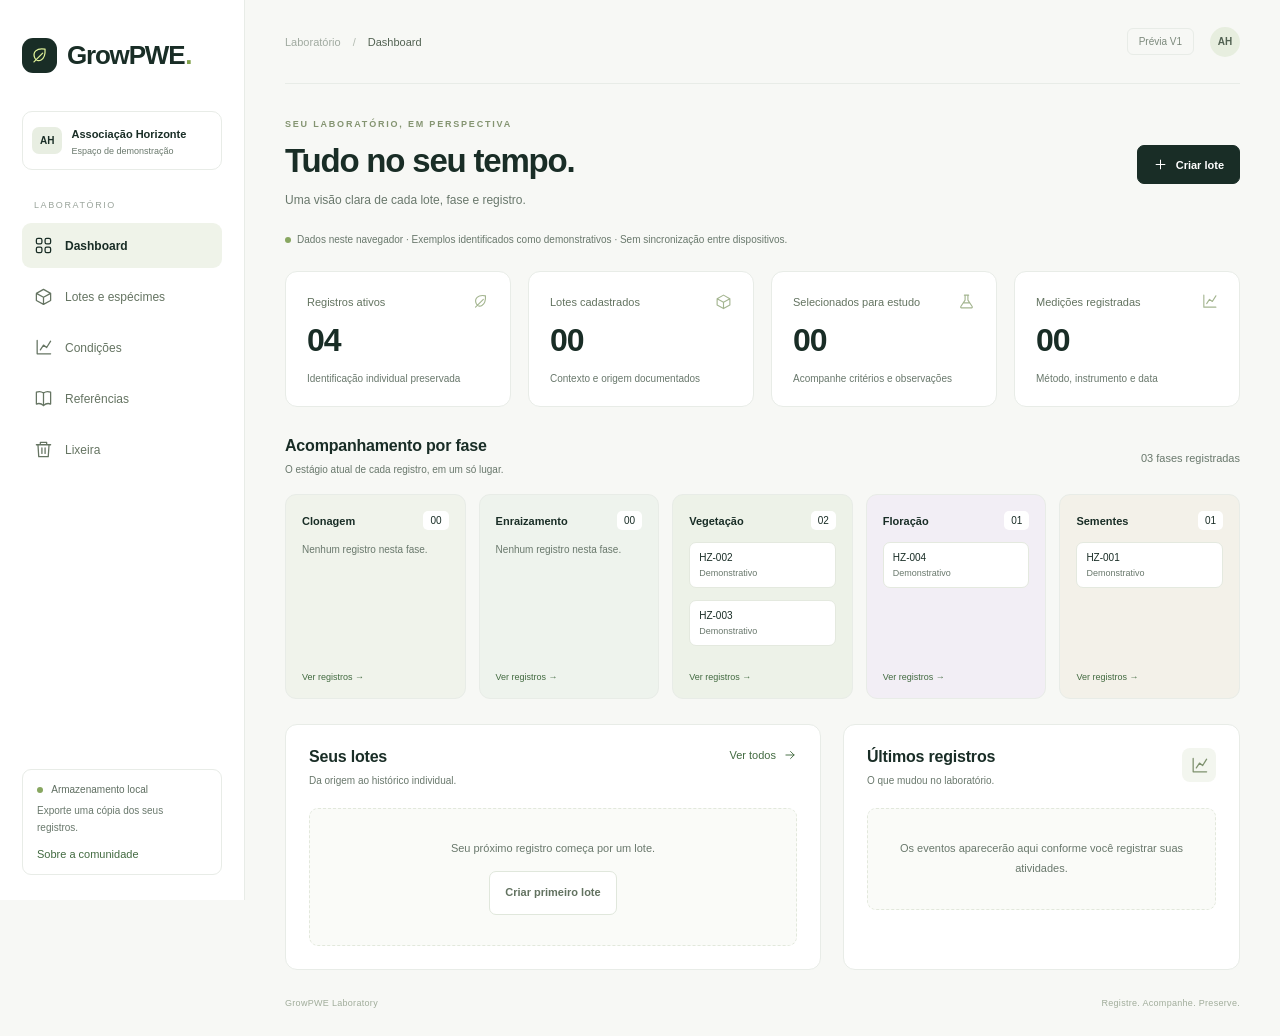
==== commit 98795800: "Redesign laboratory dashboard and add traceable specimen operations" ====
--- a/index.html
+++ b/index.html
@@ -1,19 +1,21 @@
 <!doctype html>
-<html lang="pt-BR">
-<head><meta charset="utf-8"><meta name="viewport" content="width=device-width,initial-scale=1"><title>GrowPWE · Sua associação, em perspectiva</title>
-<style>
-:root{--ink:#173b31;--muted:#78867f;--green:#246649;--line:#e3e9e2;--bg:#f5f7f2}*{box-sizing:border-box}body{margin:0;background:var(--bg);font-family:Arial,sans-serif;color:var(--ink)}button,input,select{font:inherit}button{cursor:pointer}.shell{display:grid;grid-template-columns:230px 1fr;min-height:100vh}.sidebar{background:#fff;border-right:1px solid var(--line);padding:32px 22px;display:flex;flex-direction:column}.logo{font-size:25px;font-weight:800;letter-spacing:-1px;display:flex;gap:10px;align-items:center}.logo span{background:var(--green);color:white;border-radius:12px;padding:8px;font-size:20px}.small{font-size:12px;color:var(--muted)}.navlabel{font-size:10px;letter-spacing:1.5px;color:var(--muted);margin:42px 12px 12px}.nav{display:flex;flex-direction:column;gap:8px}.nav button{background:none;border:0;border-radius:9px;padding:13px;text-align:left;color:#66756d;display:flex;gap:12px;align-items:center}.nav button.active{background:#eaf2e9;color:var(--green);font-weight:bold}.sidebar-foot{margin-top:auto;border-top:1px solid var(--line);padding-top:20px;line-height:1.6}.badge{display:inline-block;background:#edf3e8;color:#4d7841;font-size:10px;border-radius:5px;padding:5px 7px;letter-spacing:.5px;font-weight:bold}main{padding:0 42px 35px;max-width:1600px;width:100%}.topbar{height:85px;display:flex;align-items:center;justify-content:space-between;border-bottom:1px solid var(--line);font-size:12px;color:var(--muted)}.avatar{display:inline-grid;place-items:center;width:34px;height:34px;background:#e2eadd;border-radius:50%;color:var(--green);font-weight:bold;margin-left:14px}.heading{display:flex;justify-content:space-between;align-items:center;margin:34px 0 26px}.eyebrow{font-size:10px;letter-spacing:2px;color:var(--green);font-weight:bold;margin-bottom:11px}h1{font-size:30px;font-weight:500;margin:0 0 10px;letter-spacing:-1px}p{color:var(--muted);line-height:1.6;font-size:13px;margin:0}.primary{border:0;background:var(--green);color:#fff;border-radius:8px;padding:13px 18px;font-size:12px}.demo{background:#eef1e7;border:1px solid #dfe5d5;padding:11px 15px;border-radius:8px;font-size:11px;color:#63754c;margin-bottom:22px}.stats{display:grid;grid-template-columns:repeat(4,1fr);gap:16px}.stat{padding:21px;border:1px solid var(--line);background:#fff;border-radius:12px}.stat label{font-size:11px;color:var(--muted)}.stat strong{display:block;font-size:29px;font-weight:500;margin:13px 0 10px}.stat small{font-size:10px;color:var(--muted)}.content{display:grid;grid-template-columns:minmax(0,1.9fr) minmax(260px,1fr);gap:22px;margin-top:24px}.card{background:#fff;border:1px solid var(--line);border-radius:12px;padding:23px}.card-title{display:flex;justify-content:space-between;align-items:center;margin-bottom:20px}h2{font-size:16px;font-weight:500;margin:0}.link{border:0;background:none;color:var(--green);font-size:11px}.filters{display:flex;gap:8px;margin-bottom:22px}.filter{border:1px solid var(--line);background:#fff;border-radius:20px;padding:7px 12px;color:var(--muted);font-size:10px}.filter.active{background:var(--ink);color:white;border-color:var(--ink)}table{width:100%;border-collapse:collapse;font-size:11px}th{text-align:left;font-weight:400;font-size:10px;color:var(--muted);padding:0 0 14px}td{padding:17px 0;border-top:1px solid var(--line)}.specimen{display:flex;align-items:center;gap:10px}.plant{width:32px;height:34px;border-radius:8px;background:#eef4e9;display:grid;place-items:center;color:#638754;font-size:19px}.specimen b{font-weight:500;display:block}.specimen small{display:block;color:var(--muted);font-size:9px;margin-top:5px}.phase{border-radius:5px;background:#eef3df;color:#78864b;padding:6px 8px;font-size:9px}.phase.v{background:#e7f0e8;color:#4e7859}.phase.f{background:#f0eaf3;color:#8a699b}.private{color:var(--muted);font-size:9px}.row-detail{border:0;background:none;color:var(--green)}.timeline{display:flex;gap:12px;padding:15px 0;border-top:1px solid var(--line)}.dot{width:8px;height:8px;background:#91ac71;border-radius:50%;margin-top:5px;flex-shrink:0}.timeline b{font-size:11px;font-weight:500}.timeline p{font-size:10px;margin-top:5px}.community{margin-top:22px;background:#edf2e5;border-color:#e0e7d5}.community h2{margin:12px 0}.community p{font-size:11px}.community .link{padding:0;margin-top:16px;font-weight:bold}.bottom{display:grid;grid-template-columns:1.9fr 1fr;gap:22px;margin-top:22px}.reference{display:flex;gap:15px;align-items:start}.book{font-size:22px;background:#f0f3e9;border-radius:9px;padding:12px}.reference h2{margin-bottom:9px}.reference p{font-size:11px}.tags{display:flex;gap:6px;margin-top:16px;flex-wrap:wrap}.tags span{border:1px solid var(--line);border-radius:5px;padding:6px 8px;font-size:9px;color:var(--muted)}.state{background:#f5f4ec;border-radius:6px;padding:10px;color:#8b8357;font-size:10px;margin-top:16px}.empty{padding:25px;color:var(--muted);text-align:center}.panel{display:none}.panel.visible{display:block}dialog{border:1px solid var(--line);border-radius:15px;padding:28px;max-width:440px;width:90%;color:var(--ink)}dialog::backdrop{background:#173b3155}dialog label{display:block;font-size:12px;margin:18px 0 7px}input,select{width:100%;padding:11px;border:1px solid var(--line);border-radius:6px;background:white;color:var(--ink)}.actions{display:flex;justify-content:flex-end;gap:10px;margin-top:22px}.secondary{border:1px solid var(--line);background:#fff;border-radius:8px;padding:12px}.toast{position:fixed;bottom:25px;right:25px;background:var(--ink);color:#fff;padding:15px 20px;border-radius:8px;font-size:12px;display:none}footer{font-size:10px;color:var(--muted);margin-top:25px;display:flex;justify-content:space-between}.privacy{margin-top:18px;font-size:11px;line-height:1.6;color:var(--muted)}@media(max-width:1000px){.shell{grid-template-columns:180px 1fr}main{padding:0 22px 25px}.content,.bottom{grid-template-columns:1fr}.stats{grid-template-columns:repeat(2,1fr)}}@media(max-width:620px){.shell{display:block}.sidebar{padding:16px;border-right:0;border-bottom:1px solid var(--line)}.nav{flex-direction:row;overflow:auto;margin-top:15px}.nav button{white-space:nowrap;padding:10px}.navlabel,.sidebar-foot,.sidebar .small{display:none}main{padding:0 16px 25px}.topbar{height:60px}.heading{align-items:flex-start;gap:10px}h1{font-size:24px}.primary{white-space:nowrap}.stats{gap:10px}.stat{padding:15px}.card{padding:16px}.private,th:last-child{display:none}.filters{flex-wrap:wrap}footer{gap:15px}}
-</style><link rel="stylesheet" href="assets/app.css"></head>
-<body><div class="shell"><aside class="sidebar"><div class="logo"><span>❧</span>GrowPWE</div><p class="small" style="margin:12px 0 0 47px">Cultive conhecimento.</p><div class="navlabel">ESPAÇO DA ASSOCIAÇÃO</div><nav class="nav"><button class="active" data-page="overview">◫ &nbsp; Visão geral</button><button data-page="specimens">♧ &nbsp; Espécimes</button><button data-page="references">▤ &nbsp; Referências</button><button data-page="community">◎ &nbsp; Comunidade</button></nav><div class="sidebar-foot"><span class="badge">PRÉVIA V1</span><p style="font-size:11px;margin-top:12px">Um espaço para registrar,<br>acompanhar e aprender.</p></div></aside>
-<main><header class="topbar"><span>Associação Horizonte <span class="badge" style="margin-left:9px">DEMONSTRAÇÃO</span></span><span>Seu espaço privado <span class="avatar">AH</span></span></header><div class="heading"><div><div class="eyebrow">GROWPWE / PAINEL</div><h1 id="page-title">Cada registro conta uma história.</h1><p id="page-description">Acompanhe sua associação, um ciclo de cada vez.</p></div><button class="primary" id="new-specimen">＋ Criar lote</button></div><div class="demo">Prévia interativa · Registros fictícios. Suas alterações ficam apenas neste navegador; não há contas ou compartilhamento real.</div>
-<section id="overview" class="panel visible"><div class="stats"><article class="stat"><label>Espécimes registrados</label><strong id="total">04</strong><small>Neste espaço demonstrativo</small></article><article class="stat"><label>Fases acompanhadas</label><strong id="phases">03</strong><small>Histórico individual por espécime</small></article><article class="stat"><label>Referências verificadas</label><strong>00</strong><small>Pesquisa acadêmica pendente</small></article><article class="stat"><label>Compartilhamento</label><strong style="font-size:24px">Privado</strong><small>Seus registros sob seu controle</small></article></div><div class="content"><article class="card"><div class="card-title"><h2>Seu acompanhamento</h2><button class="link" data-goto="specimens">Ver todos ↗</button></div><div class="filters"><button class="filter active" data-phase="all">Todos</button><button class="filter" data-phase="Sementes">Sementes</button><button class="filter" data-phase="Vegetação">Vegetação</button><button class="filter" data-phase="Floração">Floração</button></div><table><thead><tr><th>ESPÉCIME</th><th>FASE REGISTRADA</th><th>VISIBILIDADE</th><th></th></tr></thead><tbody id="specimen-rows"></tbody></table></article><div><article class="card"><div class="card-title"><h2>Diário da associação</h2><span class="small">Exemplo</span></div><div class="timeline"><span class="dot"></span><div><b>Registro de equipamento atualizado</b><p>Marca e modelo adicionados ao inventário.</p></div></div><div class="timeline"><span class="dot"></span><div><b>Observação adicionada ao diário</b><p>Acompanhamento demonstrativo · HZ-002</p></div></div><div class="timeline"><span class="dot"></span><div><b>Novo espécime registrado</b><p>Identificação e origem documentadas.</p></div></div></article><article class="card community"><span class="badge">CONHECIMENTO COLETIVO</span><h2>Compartilhar é uma escolha.</h2><p>Uma comunidade construída com consentimento, contexto e respeito à privacidade.</p><button class="link" data-goto="community">Conheça a proposta ↗</button></article></div></div><div class="bottom"><article class="card"><div class="reference"><span class="book">▤</span><div><h2>Ciência como ponto de partida.</h2><p>A biblioteca priorizará estudos da UFRJ e de outras universidades federais brasileiras, com fontes e limitações documentadas.</p><div class="tags"><span>UFRJ</span><span>UFRGS</span><span>UFSC</span><span>UFLA</span><span>UFV</span></div></div></div><div class="state">Importação pendente · Ainda não há estudos verificados na biblioteca.</div></article><article class="card"><span class="badge">MÓDULO ADICIONAL</span><h2 style="margin:15px 0 10px">Finanças em perspectiva.</h2><p>Investimentos, despesas e fluxo de caixa no mesmo espaço. Planejado para uma próxima etapa.</p></article></div></section>
-<section id="specimens" class="panel"><article class="card"><div class="card-title"><h2>Lotes e espécimes</h2><button class="secondary" id="export-data">Exportar registros</button></div><p>Selecione os espécimes para imprimir etiquetas de identificação. Os registros ficam neste navegador; exporte uma cópia para preservá-los.</p><div id="lot-list" class="lot-list"></div><div class="selection-toolbar"><label><input type="checkbox" id="select-all"> Selecionar todos</label><span id="selected-count" aria-live="polite">0 selecionados</span><button class="primary" id="print-labels" disabled>Preparar etiquetas</button></div><div id="specimen-list"></div></article></section>
-<section id="references" class="panel"><article class="card"><h2>Biblioteca de referências</h2><p style="margin-top:12px">Fontes candidatas para pesquisa. Um repositório listado não significa que um estudo pertinente tenha sido encontrado.</p><div id="source-list" style="margin-top:20px">Carregando catálogo…</div><div class="state">Nenhum estudo importado. A seleção e a verificação dos trabalhos acadêmicos estão pendentes.</div></article></section>
-<section id="community" class="panel"><article class="card"><span class="badge">EM DESENVOLVIMENTO</span><h2 style="margin:18px 0 12px">Sua associação decide o que compartilhar.</h2><p>O compartilhamento futuro será voluntário e seletivo. Esta prévia não transmite registros nem publica informações.</p><div class="privacy">• Prévia dos campos antes da publicação.<br>• Dados pessoais e localização exata fora dos conjuntos públicos.<br>• Referências acadêmicas separadas de relatos comunitários.<br>• Tamanho da amostra e limitações visíveis nas análises.</div></article></section>
-<footer><span>GrowPWE · Gestão e conhecimento para associações autorizadas.</span><span>Protótipo inicial / V1</span></footer></main></div>
+<html lang="pt-BR"><head><meta charset="utf-8"><meta name="viewport" content="width=device-width,initial-scale=1"><meta name="theme-color" content="#142b24"><title>GrowPWE · Laboratório</title><link rel="stylesheet" href="assets/base.css?v=laboratory-1"><link rel="stylesheet" href="assets/app.css?v=laboratory-1"></head><body>
+<svg class="svg-library" xmlns="http://www.w3.org/2000/svg"><symbol id="i-leaf" viewBox="0 0 24 24"><path d="M19 4C8 2 3 8 6 15s14 4 13-11Z M5 20 16 9"/></symbol><symbol id="i-grid" viewBox="0 0 24 24"><rect x="3" y="3" width="7" height="7" rx="2"/><rect x="14" y="3" width="7" height="7" rx="2"/><rect x="3" y="14" width="7" height="7" rx="2"/><rect x="14" y="14" width="7" height="7" rx="2"/></symbol><symbol id="i-box" viewBox="0 0 24 24"><path d="m12 3 9 5v9l-9 5-9-5V8Z M3 8l9 5 9-5 M12 13v9"/></symbol><symbol id="i-chart" viewBox="0 0 24 24"><path d="M4 3v17h17 M8 15l4-6 4 3 5-8"/></symbol><symbol id="i-book" viewBox="0 0 24 24"><path d="M12 5v16 M12 5C8 2 3 4 3 4v15s5-2 9 2c4-4 9-2 9-2V4s-5-2-9 1Z"/></symbol><symbol id="i-trash" viewBox="0 0 24 24"><path d="M3 6h18 M8 6V3h8v3 M5 6l1 15h12l1-15 M10 10v7 M14 10v7"/></symbol><symbol id="i-plus" viewBox="0 0 24 24"><path d="M12 5v14 M5 12h14"/></symbol><symbol id="i-search" viewBox="0 0 24 24"><circle cx="10" cy="10" r="6"/><path d="m15 15 6 6"/></symbol><symbol id="i-arrow" viewBox="0 0 24 24"><path d="M5 12h14 m-6-6 6 6-6 6"/></symbol><symbol id="i-flask" viewBox="0 0 24 24"><path d="M9 3h6 M10 3v7L4 19q-1 2 2 2h12q3 0 2-2l-6-9V3 M8 14h8"/></symbol></svg>
+<div class="shell"><aside class="sidebar"><a class="logo" href="#"><span><svg><use href="#i-leaf"/></svg></span>GrowPWE<span class="logo-dot">.</span></a><div class="workspace"><span class="workspace-avatar">AH</span><div><strong>Associação Horizonte</strong><small>Espaço de demonstração</small></div></div><span class="navlabel">LABORATÓRIO</span><nav class="nav" aria-label="Navegação principal"><button class="active" data-page="overview"><svg><use href="#i-grid"/></svg>Dashboard</button><button data-page="specimens"><svg><use href="#i-box"/></svg>Lotes e espécimes</button><button data-page="conditions"><svg><use href="#i-chart"/></svg>Condições</button><button data-page="references"><svg><use href="#i-book"/></svg>Referências</button><button data-page="trash"><svg><use href="#i-trash"/></svg>Lixeira</button></nav><div class="sidebar-foot"><span class="local-dot"></span> Armazenamento local<p>Exporte uma cópia dos seus registros.</p><button class="link" data-goto="community">Sobre a comunidade</button></div></aside>
+<main><header class="topbar"><div><span class="breadcrumb">Laboratório</span><span class="breadcrumb-separator">/</span><span id="breadcrumb-page">Dashboard</span></div><div class="top-actions"><span class="local-badge">Prévia V1</span><span class="avatar">AH</span></div></header><div class="heading"><div><div class="eyebrow">SEU LABORATÓRIO, EM PERSPECTIVA</div><h1 id="page-title">Tudo no seu tempo.</h1><p id="page-description">Uma visão clara de cada lote, fase e registro.</p></div><button class="primary" id="new-specimen"><svg><use href="#i-plus"/></svg>Criar lote</button></div><div class="demo"><span class="local-dot"></span>Dados neste navegador · Exemplos identificados como demonstrativos · Sem sincronização entre dispositivos.</div>
+<section id="overview" class="panel visible"><div class="stats"><article class="stat"><div><span>Registros ativos</span><svg><use href="#i-leaf"/></svg></div><strong id="total">04</strong><small>Identificação individual preservada</small></article><article class="stat"><div><span>Lotes cadastrados</span><svg><use href="#i-box"/></svg></div><strong id="lot-total">00</strong><small>Contexto e origem documentados</small></article><article class="stat"><div><span>Selecionados para estudo</span><svg><use href="#i-flask"/></svg></div><strong id="study-total">00</strong><small>Acompanhe critérios e observações</small></article><article class="stat"><div><span>Medições registradas</span><svg><use href="#i-chart"/></svg></div><strong id="measurement-total">00</strong><small>Método, instrumento e data</small></article></div>
+<div class="section-heading"><div><h2>Acompanhamento por fase</h2><p>O estágio atual de cada registro, em um só lugar.</p></div><span class="small"><span id="phases">03</span> fases registradas</span></div><div id="phase-board" class="phase-board"></div><div id="phase-extra" class="phase-extra"></div>
+<div class="dashboard-bottom"><article class="card"><div class="card-title"><div><h2>Seus lotes</h2><p>Da origem ao histórico individual.</p></div><button class="link" data-goto="specimens">Ver todos <svg><use href="#i-arrow"/></svg></button></div><div id="overview-lots"></div><div class="legacy-table" hidden><table><tbody id="specimen-rows"></tbody></table></div></article><article class="card"><div class="card-title"><div><h2>Últimos registros</h2><p>O que mudou no laboratório.</p></div><span class="quiet-icon"><svg><use href="#i-chart"/></svg></span></div><div id="recent-history"></div></article></div></section>
+<section id="specimens" class="panel"><article class="card"><div class="card-title"><div><h2>Lotes e espécimes</h2><p>Selecione registros para operar em conjunto ou imprimir etiquetas.</p></div><button class="secondary" id="export-data">Exportar registros</button></div><div id="lot-list" class="lot-list"></div><div class="list-filters"><div class="search-input"><svg><use href="#i-search"/></svg><input id="specimen-search" placeholder="Buscar por código, cepa ou lote" aria-label="Buscar espécimes"></div><select id="specimen-phase" aria-label="Filtrar por fase"><option value="all">Todas as fases</option></select></div><div class="selection-toolbar"><label><input type="checkbox" id="select-all"> Selecionar visíveis</label><span id="selected-count" aria-live="polite">0 selecionados</span><div class="toolbar-actions"><button class="secondary" id="operate-selected" disabled>Registrar operação</button><button class="primary" id="print-labels" disabled>Preparar etiquetas</button></div></div><div id="specimen-list"></div><p id="list-count" class="small"></p></article></section>
+<section id="conditions" class="panel"><article class="card"><div class="card-title"><div><h2>Ficha de condições</h2><p>Valores observados e referências documentais do laboratório.</p></div><button class="primary" id="new-measurement">Registrar medição</button></div><div class="list-filters"><select id="conditions-lot" aria-label="Filtrar medições por lote"><option value="all">Todos os lotes</option></select><select id="conditions-phase" aria-label="Filtrar medições por fase"><option value="all">Todas as fases</option></select><select id="conditions-cultivar" aria-label="Filtrar medições por cepa"><option value="all">Todas as cepas</option></select><select id="conditions-medium" aria-label="Filtrar medições por meio"><option value="all">Todos os meios</option></select></div><div class="info-note">Registre medições com amostra, método e instrumento. A ficha não contém faixas ideais predefinidas nem certifica conformidade de cultivo.</div><div id="measurements-list"></div></article></section>
+<section id="references" class="panel"><article class="card"><div class="card-title"><div><h2>Biblioteca de referências</h2><p>Separe padrões de documentação, fontes candidatas e relatos.</p></div><span class="tag">Em construção</span></div><div class="reference-document"><span class="quiet-icon"><svg><use href="#i-book"/></svg></span><div><h3>MIAPPE · Metadados de observações de plantas</h3><p>Padrão para registrar material biológico, ambiente, unidades de observação, eventos e métodos. É uma referência de documentação, não um guia de cultivo.</p><a href="https://github.com/MIAPPE/MIAPPE" target="_blank" rel="noopener noreferrer">Consultar documentação original ↗</a></div></div><h3>Repositórios universitários candidatos</h3><div id="source-list">Carregando fontes…</div><p class="small">Ainda não há estudos acadêmicos importados ou validados. O catálogo de cepas foi fornecido pelo usuário e não é uma base científica verificada.</p></article></section>
+<section id="trash" class="panel"><article class="card"><div class="card-title"><div><h2>Lixeira</h2><p>Lotes e espécimes excluídos ficam aqui para preservar identificadores e histórico.</p></div><span class="tag">Exclusão reversível</span></div><div id="trash-list"></div></article></section>
+<section id="community" class="panel"><article class="card"><h2>Conhecimento com consentimento.</h2><p>O compartilhamento voluntário está planejado. Esta versão não transmite nem publica os seus registros. Cadastro de contas e sincronização serão etapas futuras.</p></article></section><footer><span>GrowPWE Laboratory</span><span>Registre. Acompanhe. Preserve.</span></footer></main></div>
 <dialog id="create-dialog" class="wide-dialog" aria-labelledby="create-title"><form id="create-form"><div class="dialog-heading"><div><h2 id="create-title">Criar lote</h2><p>Registre o contexto e revise antes de criar os espécimes.</p></div><button type="button" class="secondary" id="cancel" aria-label="Fechar cadastro">×</button></div><ol class="steps" aria-label="Etapas do cadastro"><li data-step-indicator="0">1 · Lote e plantas</li><li data-step-indicator="1">2 · Local e configuração</li><li data-step-indicator="2">3 · Revisão</li></ol><div id="form-fields"></div><section id="review" hidden><h3>Confira o cadastro</h3><p id="review-summary"></p><div id="review-fields"></div><p class="state">Cada unidade iniciada receberá um identificador permanente. Campos sem informação serão registrados como não informados; não são medições iguais a zero.</p></section><p id="form-error" class="error" role="alert"></p><div class="actions"><button type="button" class="secondary" id="previous" hidden>Voltar</button><button class="primary" type="submit" id="next">Continuar</button></div></form></dialog>
 <dialog id="details" class="wide-dialog" aria-labelledby="detail-title"><div class="dialog-heading"><div><h2 id="detail-title"></h2><p id="detail-copy"></p></div><button class="secondary" id="close-details" aria-label="Fechar detalhes">×</button></div><div id="detail-fields"></div><div class="actions"><button class="primary" id="print-one">Etiqueta deste espécime</button></div></dialog>
 <dialog id="labels-dialog" aria-labelledby="labels-title"><h2 id="labels-title">Etiquetas de identificação</h2><p id="labels-summary" style="margin-top:12px"></p><form id="labels-form"><div class="form-grid"><div><label for="label-width">Largura da etiqueta (mm)</label><input id="label-width" type="number" min="40" max="120" step="1" value="60" required></div><div><label for="label-height">Altura da etiqueta (mm)</label><input id="label-height" type="number" min="30" max="100" step="1" value="40" required></div></div><label for="label-layout">Formato de impressão</label><select id="label-layout"><option value="roll">Rolo · uma etiqueta por página</option><option value="a4">Folha A4 · grade de etiquetas</option></select><div class="privacy">Use papel do tamanho escolhido, escala 100%, sem cabeçalhos ou rodapés. A folha A4 usa margens de 10 mm e espaçamento de 2 mm. Confira o posicionamento na prévia; faça uma impressão de teste antes do lote completo.</div><p id="labels-error" class="error" role="alert"></p><div class="actions"><button type="button" class="secondary" id="cancel-labels">Cancelar</button><button class="primary" type="submit">Abrir prévia de impressão</button></div></form></dialog>
-<div class="toast" id="toast" role="status"></div>
-<script src="assets/app.js" defer></script>
-</body></html>
+<dialog id="operation-dialog" class="wide-dialog" aria-labelledby="operation-title"><form id="operation-form"><div class="dialog-heading"><div><h2 id="operation-title">Registrar operação</h2><p id="operation-summary"></p></div><button type="button" class="secondary" data-close="operation-dialog" aria-label="Fechar operação">×</button></div><div class="form-grid"><div><label for="operation-type">Tipo de registro</label><select id="operation-type"><option value="observation">Observação</option><option value="phase">Alteração de fase</option><option value="selection">Selecionado para clonagem</option><option value="unselection">Retirar seleção para estudo</option><option value="location">Alteração de localização</option><option value="equipment">Alteração de equipamento (registro)</option></select></div><div id="operation-phase-wrapper" hidden><label for="operation-phase">Nova fase registrada</label><select id="operation-phase"></select></div><div id="operation-location-wrapper" hidden><label for="operation-location">Nova localização</label><input id="operation-location" maxlength="150"></div><div><label for="operation-date">Data e hora do evento</label><input id="operation-date" type="datetime-local" required></div><div><label for="operation-actor">Responsável / código da equipe</label><input id="operation-actor" maxlength="100" required></div><div class="full-width"><label for="operation-notes">Observação / motivo / critério de seleção</label><textarea id="operation-notes" maxlength="3000" rows="3" required></textarea></div></div><p id="operation-error" class="error" role="alert"></p><div class="actions"><button type="button" class="secondary" data-close="operation-dialog">Cancelar</button><button class="primary" type="submit">Salvar operação</button></div></form></dialog>
+<dialog id="descendants-dialog" class="wide-dialog" aria-labelledby="descendants-title"><form id="descendants-form"><div class="dialog-heading"><div><h2 id="descendants-title">Registrar descendentes</h2><p id="descendants-parent"></p></div><button class="secondary" type="button" data-close="descendants-dialog" aria-label="Fechar registro de descendentes">×</button></div><div class="info-note">Registre apenas material já identificado. O vínculo documenta a origem; não comprova identidade genética ou estabilidade. Não inclui instruções de propagação.</div><div class="form-grid"><div><label for="descendants-name">Nome do lote de descendentes</label><input id="descendants-name" maxlength="80" required></div><div><label for="descendants-count">Quantidade registrada</label><input id="descendants-count" type="number" min="1" max="500" step="1" value="1" required></div><div><label for="descendants-phase">Fase observada</label><select id="descendants-phase"></select></div><div><label for="descendants-start">Data de início registrada</label><input id="descendants-start" type="date"></div><div><label for="descendants-actor">Responsável / código da equipe</label><input id="descendants-actor" maxlength="100" required></div><div class="full-width"><label for="descendants-notes">Identificação / observação do registro</label><textarea id="descendants-notes" rows="3" maxlength="3000" required></textarea></div></div><p id="descendants-error" class="error" role="alert"></p><div class="actions"><button class="secondary" type="button" data-close="descendants-dialog">Cancelar</button><button class="primary" type="submit">Confirmar descendentes</button></div></form></dialog>
+<dialog id="delete-dialog" aria-labelledby="delete-title"><form id="delete-form"><h2 id="delete-title">Excluir registro?</h2><p id="delete-summary"></p><p class="privacy">Os registros serão movidos para a lixeira. O histórico e os vínculos de origem serão preservados; descendentes em outros lotes continuarão ativos.</p><p id="delete-error" class="error" role="alert"></p><div class="actions"><button type="button" class="secondary" data-close="delete-dialog">Cancelar</button><button class="danger" type="submit">Confirmar exclusão</button></div></form></dialog>
+<dialog id="measurement-dialog" class="wide-dialog" aria-labelledby="measurement-title"><form id="measurement-form"><div class="dialog-heading"><div><h2 id="measurement-title">Registrar medição</h2><p>Documente o que foi observado, em qual amostra e por qual método.</p></div><button type="button" class="secondary" data-close="measurement-dialog" aria-label="Fechar medição">×</button></div><div class="form-grid"><div><label for="measurement-target">Unidade de observação</label><select id="measurement-target" required></select></div><div><label for="measurement-variable">Variável medida</label><select id="measurement-variable"><option>Temperatura</option><option>Umidade relativa</option><option>pH</option><option>Condutividade elétrica</option><option>Outra</option></select></div><div><label for="measurement-value">Valor observado</label><input id="measurement-value" type="number" step="any" required></div><div><label for="measurement-unit">Unidade / escala</label><input id="measurement-unit" maxlength="30" placeholder="Informe a unidade utilizada" required></div><div><label for="measurement-date">Data e hora da observação</label><input id="measurement-date" type="datetime-local" required></div><div><label for="measurement-actor">Responsável / código da equipe</label><input id="measurement-actor" maxlength="100" required></div><div><label for="measurement-sample">Amostra / ponto de medição</label><input id="measurement-sample" maxlength="150" required></div><div><label for="measurement-instrument">Instrumento / identificação</label><input id="measurement-instrument" maxlength="150" required></div><div><label for="measurement-method">Método / calibração</label><input id="measurement-method" maxlength="200" required></div><div><label for="measurement-protocol">Referência documental / protocolo (opcional)</label><input id="measurement-protocol" maxlength="300"></div><div class="full-width"><label for="measurement-notes">Observações</label><textarea id="measurement-notes" rows="2" maxlength="3000"></textarea></div></div><p id="measurement-error" class="error" role="alert"></p><div class="actions"><button type="button" class="secondary" data-close="measurement-dialog">Cancelar</button><button class="primary" type="submit">Salvar medição</button></div></form></dialog>
+<div class="toast" id="toast" role="status"></div><script src="assets/catalog.js?v=laboratory-1" defer></script><script src="assets/app.js?v=laboratory-1" defer></script><script src="assets/laboratory.js?v=laboratory-1" defer></script></body></html>
--- a/assets/base.css
+++ b/assets/base.css
@@ -0,0 +1,8 @@
+:root{--ink:#192d26;--muted:#69786c;--green:#315d44;--line:#e8ece7;--bg:#f7f8f5;--accent:#def198}*{box-sizing:border-box}body{margin:0;background:var(--bg);font-family:Inter,-apple-system,BlinkMacSystemFont,"Segoe UI",sans-serif;color:var(--ink);font-size:14px}button,input,select,textarea{font:inherit}button{cursor:pointer}button:focus-visible,a:focus-visible,summary:focus-visible{outline:3px solid #a6bd7b;outline-offset:3px}svg{width:19px;height:19px;fill:none;stroke:currentColor;stroke-width:1.6;stroke-linecap:round;stroke-linejoin:round;flex-shrink:0}.svg-library{position:absolute;width:0;height:0;overflow:hidden}.shell{display:grid;grid-template-columns:245px 1fr;min-height:100vh}.sidebar{background:#fff;border-right:1px solid var(--line);padding:38px 22px 25px;display:flex;flex-direction:column;position:sticky;top:0;height:100vh}.logo{text-decoration:none;color:var(--ink);display:flex;align-items:center;gap:10px;font-size:26px;font-weight:750;letter-spacing:-1.2px}.logo>span:first-child{background:var(--ink);color:var(--accent);border-radius:11px;width:35px;height:35px;display:grid;place-items:center}.logo-dot{color:#83a34e;margin-left:-9px}.workspace{display:flex;gap:9px;align-items:center;border:1px solid var(--line);border-radius:10px;padding:13px 9px;margin-top:38px}.workspace-avatar{background:#e8eee2;border-radius:7px;padding:8px;font-size:10px;font-weight:600}.workspace strong{font-weight:600;font-size:11px}.workspace small{display:block;font-size:9px;color:var(--muted);margin-top:5px}.navlabel{font-size:9px;letter-spacing:1.6px;color:#9aa49b;margin:30px 12px 13px}.nav{display:flex;flex-direction:column;gap:6px}.nav button{display:flex;align-items:center;gap:12px;background:none;border:0;padding:13px 12px;text-align:left;color:#657462;border-radius:9px;font-size:12px}.nav button.active{color:var(--ink);background:#eff3e9;font-weight:600}.nav button:hover{background:#f6f8f2}.sidebar-foot{margin-top:auto;border:1px solid var(--line);border-radius:9px;padding:14px;font-size:10px;color:#5f6e61}.sidebar-foot p{font-size:10px;margin:7px 0 12px}.local-dot{display:inline-block;width:6px;height:6px;border-radius:50%;background:#88a761;margin-right:6px}.local-badge{font-size:10px;color:#7c897c;padding:7px 11px;border:1px solid var(--line);border-radius:6px}.small{font-size:11px;color:var(--muted)}main{padding:0 40px 28px;width:100%;min-width:0;max-width:1700px}.topbar{height:84px;border-bottom:1px solid var(--line);display:flex;align-items:center;justify-content:space-between;font-size:11px;color:#526252}.breadcrumb{color:#a0aaa0}.breadcrumb-separator{margin:0 12px;color:#b3bcb2}.top-actions{display:flex;align-items:center;gap:16px}.avatar{width:30px;height:30px;border-radius:50%;background:#e7eedf;display:grid;place-items:center;font-size:10px;font-weight:600}.heading{display:flex;justify-content:space-between;align-items:center;margin:35px 0 22px;gap:20px}.eyebrow{font-size:9px;letter-spacing:1.8px;color:#849471;margin-bottom:13px;font-weight:600}h1{font-size:33px;letter-spacing:-1.2px;font-weight:550;margin:0 0 10px}h2{font-size:16px;font-weight:600;letter-spacing:-.2px;margin:0}h3{font-size:13px;font-weight:600;margin:16px 0 10px}p{font-size:12px;line-height:1.7;color:var(--muted);margin:0}.primary,.secondary,.danger{border-radius:7px;padding:11px 15px;display:inline-flex;align-items:center;justify-content:center;gap:8px;font-size:11px;font-weight:550}.primary{border:1px solid var(--ink);background:var(--ink);color:#fff}.primary:hover{background:#315b41}.primary svg{width:15px;height:15px}.secondary{background:white;border:1px solid #e0e7dc;color:#627260}.danger{background:#a4463f;color:white;border:1px solid #a4463f}.link{background:none;border:0;color:#426a40;font-size:11px;padding:0;display:inline-flex;gap:7px;align-items:center}.link svg{width:14px;height:14px}.demo{font-size:10px;color:#69786c;margin-bottom:23px;line-height:1.6}.stats{display:grid;grid-template-columns:repeat(4,minmax(0,1fr));gap:17px}.stat{background:#fff;border:1px solid var(--line);border-radius:12px;padding:21px}.stat>div{display:flex;align-items:center;justify-content:space-between;gap:10px;color:#637360;font-size:10px}.stat svg{color:#a4b590;width:17px;height:17px}.stat strong{font-weight:550;font-size:32px;display:block;letter-spacing:-1px;margin:12px 0 10px}.stat small{font-size:9px;color:var(--muted)}.section-heading{display:flex;justify-content:space-between;align-items:center;margin:30px 0 16px;gap:15px}.section-heading p,.card-title p{font-size:10px;margin-top:6px}.phase-board{display:grid;grid-template-columns:repeat(5,minmax(0,1fr));gap:13px}.phase-column{border:1px solid var(--line);border-radius:11px;background:#f0f3eb;padding:16px;min-height:205px;display:flex;flex-direction:column;min-width:0}.phase-column:nth-child(2){background:#eef3ed}.phase-column:nth-child(3){background:#edf2e8}.phase-column:nth-child(4){background:#f2eef5}.phase-column:nth-child(5){background:#f3f1e9}.phase-column header{display:flex;align-items:center;justify-content:space-between;gap:6px;font-size:11px;font-weight:600}.phase-column header span{background:white;border-radius:5px;padding:4px 7px;font-size:10px;font-weight:500}.phase-column p{font-size:10px;margin-top:11px}.phase-mini{margin-top:12px;background:#fff;border:1px solid #e4e9df;border-radius:7px;padding:9px;text-align:left;width:100%;color:var(--ink);font-size:10px;overflow-wrap:anywhere}.phase-mini small{display:block;font-size:8px;margin-top:5px;color:var(--muted)}.phase-column>.link{margin-top:auto;padding-top:14px;font-size:9px;justify-content:space-between}.dashboard-bottom{display:grid;grid-template-columns:1.35fr 1fr;gap:22px;margin-top:25px}.card{background:#fff;border:1px solid var(--line);border-radius:12px;padding:23px;min-width:0}.card-title{display:flex;justify-content:space-between;align-items:flex-start;gap:15px;margin-bottom:19px}.quiet-icon{background:#f3f6ef;color:#7e916e;width:34px;height:34px;border-radius:8px;display:inline-grid;place-items:center;flex-shrink:0}.empty{padding:30px 12px;text-align:center;background:#fafbf8;border:1px dashed #e2e8dc;border-radius:9px;color:var(--muted);font-size:11px;line-height:1.8}.empty svg{display:block;margin:0 auto 12px;width:27px;height:27px;color:#a1b58b}.empty button{margin-top:12px}.timeline{display:flex;gap:12px;border-bottom:1px solid var(--line);padding:14px 0}.timeline:last-child{border-bottom:0}.timeline .dot{width:7px;height:7px;flex-shrink:0;border-radius:50%;background:#abc189;margin-top:4px}.timeline b{display:block;font-size:11px;font-weight:500}.timeline p{font-size:10px;margin-top:4px;overflow-wrap:anywhere}.timeline time{font-size:9px;color:var(--muted);display:block;margin-top:6px}.panel{display:none}.panel.visible{display:block}.tag{border:1px solid #e5eadf;border-radius:5px;padding:5px 7px;font-size:9px;color:#7d8b70;background:#f8faf5}.info-note{border-left:3px solid #b9ce8a;background:#f4f7ed;color:#7b8b69;padding:12px 15px;font-size:11px;line-height:1.6;margin:15px 0}.list-filters{display:flex;gap:12px;margin:22px 0 0}.search-input{flex:1;display:flex;align-items:center;gap:10px;border:1px solid var(--line);border-radius:7px;padding:0 12px}.search-input svg{color:#9ca994;width:16px}.search-input input{border:0;padding-left:0}.list-filters>select{max-width:240px}.search-input input:focus{outline:0}.list-filters select{font-size:11px}.reference-document{display:flex;gap:16px;background:#f5f8ef;padding:18px;border-radius:9px;margin-bottom:24px}.reference-document h3{margin-top:0}.reference-document a{display:inline-block;margin-top:12px;font-size:11px;color:#46733c}.reference-document p{font-size:11px}.privacy{font-size:11px;color:var(--muted);line-height:1.7;margin-top:15px}.state{padding:12px;background:#f5f7ed;border-radius:7px;font-size:11px;color:#849172;margin:16px 0}.phase{display:inline-block;border-radius:5px;padding:5px 7px;font-size:9px;background:#edf3e5;color:#6f8c50}.phase.f{background:#f1eaf4;color:#8f6f98}.phase.v{background:#e9f2e9;color:#56825a}.specimen-item .phase{margin-right:8px}.specimen b,.specimen small{overflow-wrap:anywhere}.lot-summary{display:flex;align-items:center;gap:14px;padding:14px 0;border-bottom:1px solid var(--line)}.lot-summary:last-child{border-bottom:0}.lot-summary>div{flex:1;min-width:0}.lot-summary strong{font-size:12px;font-weight:550;overflow-wrap:anywhere}.lot-summary p{font-size:10px;margin-top:5px}.overview-lot-actions{display:flex;gap:8px}.detail-actions{display:flex;gap:8px;flex-wrap:wrap;justify-content:flex-start}.history-list{margin-top:20px}.history-item{border-left:2px solid #d4dfc7;padding:0 0 15px 15px;margin:0 0 0 4px;font-size:11px}.history-item p{font-size:11px;white-space:pre-wrap}.history-item small{display:block;color:var(--muted);font-size:9px;margin:5px 0}.lineage-row{padding:10px 0;border-bottom:1px solid var(--line);display:flex;gap:12px;align-items:center;font-size:11px}.lineage-row span{flex:1;overflow-wrap:anywhere}.sheet-table{width:100%;border-collapse:collapse;font-size:11px;margin-top:20px}.sheet-table td,.sheet-table th{text-align:left;padding:13px 10px;border-bottom:1px solid var(--line)}.sheet-table th{font-size:9px;font-weight:500;color:var(--muted);letter-spacing:.5px}.table-scroll{overflow:auto}.measurement-card{border:1px solid var(--line);border-radius:9px;padding:16px;margin-top:14px;display:grid;grid-template-columns:1fr auto;gap:8px}.measurement-card b{font-weight:550;font-size:12px}.measurement-card .reading{font-size:24px;letter-spacing:-.7px;color:#46613c}.measurement-card .reading small{font-size:12px}.measurement-card p{font-size:10px}.measure-metadata{grid-column:1/-1;display:flex;flex-wrap:wrap;gap:8px;color:var(--muted);font-size:9px}.measure-metadata span{background:#f5f7f2;padding:5px 7px;border-radius:4px}dialog{border:1px solid var(--line);border-radius:16px;padding:27px;max-width:460px;width:calc(100% - 32px);color:var(--ink);box-shadow:0 25px 80px #192d2633}dialog::backdrop{background:#192d2660;backdrop-filter:blur(3px)}dialog label{display:block;font-size:11px;color:#576953;margin:17px 0 7px}input,select,textarea{width:100%;border:1px solid #e0e7dc;border-radius:7px;padding:11px 12px;color:var(--ink);background:white;font-size:12px}input:focus,select:focus,textarea:focus{outline:2px solid #b9cd92;outline-offset:1px}textarea{resize:vertical}.actions{display:flex;justify-content:flex-end;gap:10px;margin-top:24px;flex-wrap:wrap}.toast{display:none;position:fixed;bottom:24px;right:24px;max-width:calc(100% - 48px);padding:14px 20px;border-radius:10px;background:var(--ink);color:white;font-size:12px;line-height:1.7;z-index:20}footer{display:flex;justify-content:space-between;color:#a1ad9b;font-size:9px;letter-spacing:.3px;margin-top:28px}button:disabled{opacity:.4;cursor:not-allowed}.lot-card-actions{display:flex;gap:7px;margin-top:12px;flex-wrap:wrap}.trash-row{padding:16px 0;display:flex;gap:16px;align-items:center;border-bottom:1px solid var(--line)}.trash-row div{flex:1;min-width:0}.trash-row strong{font-size:12px;overflow-wrap:anywhere}.trash-row p{font-size:10px}
+@media(min-width:1500px){main{padding:0 55px 30px}.phase-column{min-height:245px}}
+@media(max-width:1100px){.shell{grid-template-columns:210px 1fr}.sidebar{padding:30px 16px}.workspace{padding:11px 6px}main{padding:0 25px 25px}.phase-board{grid-template-columns:repeat(3,minmax(0,1fr))}.dashboard-bottom{grid-template-columns:1fr}.stats{gap:10px}.stat{padding:16px}.stat small{font-size:8px}}
+@media(max-width:740px){.shell{grid-template-columns:1fr}.sidebar{position:static;height:auto;padding:20px 18px 12px;border-right:0;border-bottom:1px solid var(--line)}.logo{font-size:23px}.workspace,.navlabel,.sidebar-foot{display:none}.nav{flex-direction:row;overflow:auto;margin-top:18px;gap:5px}.nav button{white-space:nowrap;padding:10px;gap:7px;font-size:10px}.nav button svg{width:15px;height:15px}main{padding:0 18px 24px}.topbar{height:63px}.heading{margin-top:25px;flex-wrap:wrap}.eyebrow{font-size:8px}h1{font-size:28px}.heading .primary{margin-left:auto}.stats{grid-template-columns:repeat(2,minmax(0,1fr))}.stat strong{font-size:29px}.phase-board{grid-template-columns:repeat(2,minmax(0,1fr))}.phase-column{padding:13px;min-height:170px}.section-heading{align-items:flex-start}.section-heading>.small{display:none}.card{padding:18px}.card-title{flex-wrap:wrap}.list-filters{flex-wrap:wrap}.list-filters>select{max-width:100%;flex:1}.search-input{flex-basis:100%}.toolbar-actions{width:100%;display:flex;gap:8px}.toolbar-actions button{flex:1;padding:10px 7px;font-size:10px}.detail-actions button{font-size:10px;flex:1}.overview-lot-actions{flex-direction:column}.measurement-card{padding:13px}footer{gap:15px}.demo{font-size:9px}.local-badge{font-size:9px}.phase-mini{font-size:9px}.toast{left:18px;right:18px;max-width:none;bottom:18px}.trash-row{align-items:flex-start}}
+.sidebar{min-width:0}.lot-card{flex:1 1 250px;min-width:0;max-width:100%}.lot-card b,.lot-card p,.history-item p{overflow-wrap:anywhere}.empty button{display:flex;margin:12px auto 0}.stat>div{font-size:11px}.stat small{font-size:10px}.phase-mini small{font-size:9px}@media(max-width:740px){.shell{grid-template-columns:minmax(0,1fr)}.nav button{flex-shrink:0}.stat small{font-size:9px}}
+.phase-extra{display:flex;gap:10px;flex-wrap:wrap;margin-top:12px}.phase-extra:empty{display:none}
+#conditions .list-filters{flex-wrap:wrap}#conditions .list-filters select{flex:1 1 150px;min-width:0;max-width:none}
+.measurement-card p,.measure-metadata span{overflow-wrap:anywhere}.measure-metadata span{max-width:100%}.measurement-card{grid-template-columns:minmax(0,1fr) auto}.reading{max-width:170px;overflow-wrap:anywhere;text-align:right}
--- a/assets/app.css
+++ b/assets/app.css
@@ -1 +1,2 @@
 .wide-dialog{max-width:850px;max-height:90vh;overflow:auto}.dialog-heading{display:flex;align-items:flex-start;justify-content:space-between;gap:16px}.dialog-heading p{margin-top:10px}.steps{display:flex;padding:0;list-style:none;gap:8px;margin:24px 0}.steps li{padding:10px 12px;background:#f0f3ed;border-radius:7px;font-size:12px;flex:1;color:var(--muted)}.steps li.current{background:var(--green);color:white}.field-group{border:0;padding:0;margin:0 0 20px}.field-group legend,h3{font-size:14px;font-weight:600;padding:0;margin:16px 0 4px}.form-grid{display:grid;grid-template-columns:1fr 1fr;gap:0 18px}.form-grid .full-width{grid-column:1/-1}.field-hint{font-size:10px;color:var(--muted);margin-top:6px}.form-grid textarea{font:inherit;width:100%;padding:11px;border:1px solid var(--line);border-radius:6px;resize:vertical;color:var(--ink)}.error{color:#a63b36;font-size:12px;margin-top:14px}.error:empty{display:none}[hidden]{display:none!important}.review-section{margin-top:20px}.data-list{display:grid;grid-template-columns:minmax(110px,1fr) 2fr;margin:10px 0;font-size:12px}.data-list dt,.data-list dd{margin:0;padding:9px 0;border-bottom:1px solid var(--line);overflow-wrap:anywhere}.data-list dt{color:var(--muted);padding-right:12px}.selection-toolbar{display:flex;align-items:center;flex-wrap:wrap;gap:16px;border-top:1px solid var(--line);padding:18px 0;margin-top:20px;font-size:12px}.selection-toolbar label{display:flex;align-items:center;gap:8px}.selection-toolbar input,.specimen-item input{width:18px;height:18px;flex-shrink:0;accent-color:var(--green)}.selection-toolbar button{margin-left:auto}button:disabled{opacity:.45;cursor:not-allowed}.specimen-item{display:flex;align-items:center;gap:12px;border-top:1px solid var(--line);padding:12px 0}.specimen-item label{flex:1;font-size:12px;line-height:1.6;overflow-wrap:anywhere;cursor:pointer}.specimen-item label small{display:block;color:var(--muted);font-size:10px}.lot-list{display:flex;gap:10px;flex-wrap:wrap;margin-top:18px}.lot-card{background:#f4f6f0;padding:12px 15px;border:1px solid var(--line);border-radius:8px;min-width:170px}.lot-card b{font-size:12px;font-weight:500;display:block}.lot-card p{font-size:10px;margin-top:6px}.code{font-family:monospace;font-size:11px;overflow-wrap:anywhere}.heading .primary{flex-shrink:0}.source-status{font-size:10px;color:var(--muted)}@media(max-width:620px){.wide-dialog{padding:18px}.form-grid{grid-template-columns:1fr}.steps{gap:4px}.steps li{padding:8px 6px;font-size:10px}.data-list{grid-template-columns:1fr 1.4fr}.heading{flex-wrap:wrap}.selection-toolbar button{margin-left:0;width:100%}.specimen-item{gap:8px}.specimen-item button{padding:8px}.card-title{gap:12px;align-items:flex-start}}
+.additional-fields{margin:18px 0 8px;border-top:1px solid var(--line);padding-top:13px}.additional-fields summary{font-size:11px;color:var(--green);cursor:pointer}.cultivar-field{position:relative}.catalog-options{position:absolute;top:77px;left:0;right:0;z-index:4;max-height:290px;overflow:auto;background:white;border:1px solid #bdcfb5;border-radius:9px;box-shadow:0 8px 20px #173b3118}.catalog-options button{display:flex;justify-content:space-between;align-items:center;width:100%;padding:12px 14px;border:0;border-bottom:1px solid var(--line);background:white;text-align:left;gap:12px;color:var(--ink);font-size:12px}.catalog-options button:last-child{border-bottom:0}.catalog-options button:hover,.catalog-options button[aria-selected=true]{background:#eaf2e9}.catalog-options small{font-size:9px;color:var(--muted)}.catalog-reference{border:1px solid #dce5d3;background:#f3f6ee;border-radius:9px;padding:15px;margin-top:12px}.catalog-reference h3{margin:0 0 10px;font-size:13px}.catalog-reference p{font-size:11px}.reference-values{display:grid;grid-template-columns:repeat(4,minmax(0,1fr));gap:10px;margin:15px 0}.reference-values dt{font-size:10px;color:var(--muted);line-height:1.5}.reference-values dd{margin:6px 0 0;font-size:13px;font-weight:500}.catalog-reference details{font-size:11px;color:var(--muted)}.catalog-reference details p{margin-top:9px}.catalog-reference summary{cursor:pointer}.cultivar-field>.link{margin-top:8px}.specimen b,.specimen small{overflow-wrap:anywhere}@media(max-width:620px){.reference-values{grid-template-columns:repeat(2,minmax(0,1fr))}.catalog-options button{align-items:flex-start;flex-direction:column;gap:4px}.catalog-options{max-height:230px}.specimen b,.specimen small{max-width:130px}th:nth-child(3){display:none}th:last-child{display:table-cell}}
